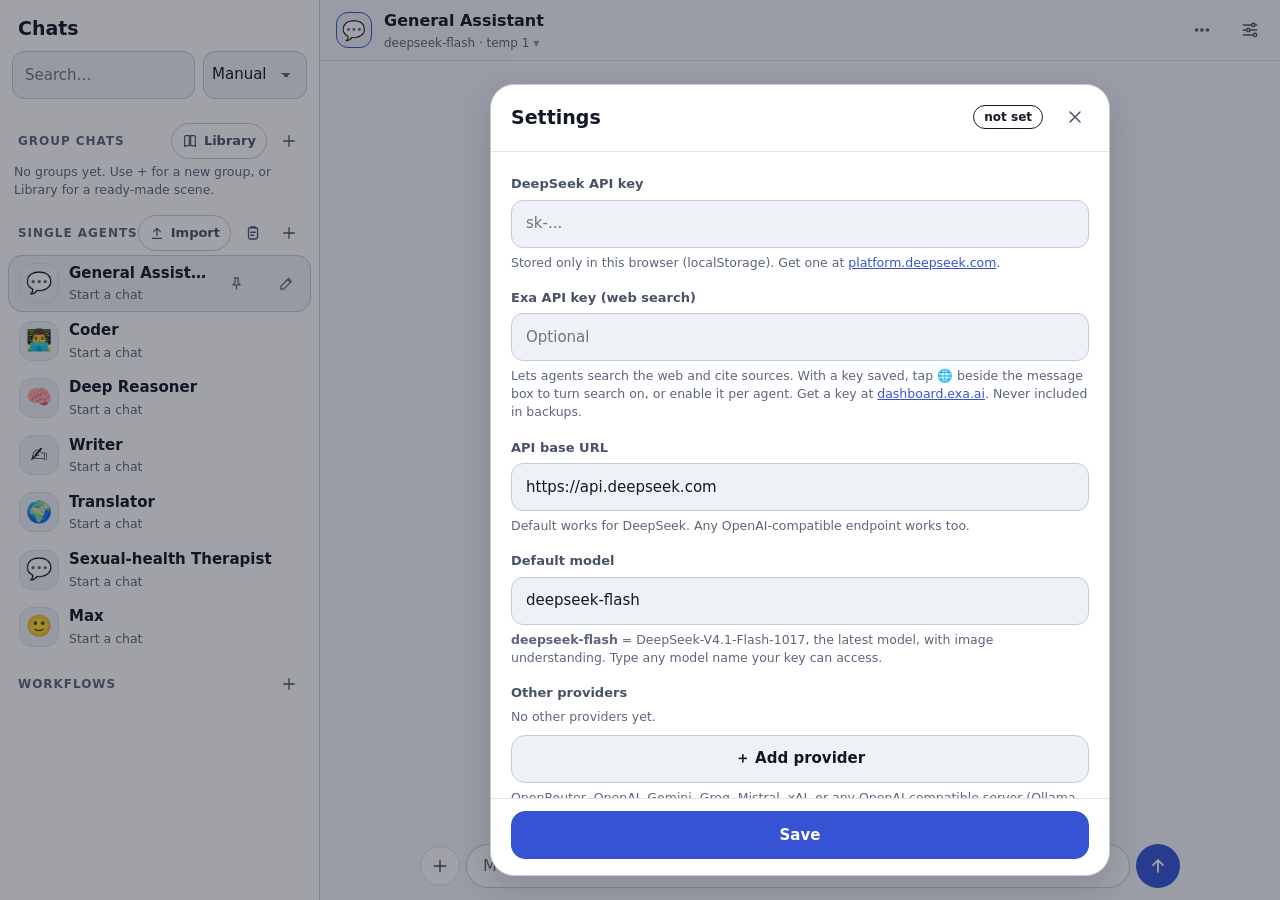
==== index.html @ 555cdc57 "Retain private thoughts and back up sessions automatically" ====
<!doctype html>
<html lang="en">
<head>
<meta charset="utf-8" />
<meta name="viewport" content="width=device-width, initial-scale=1, viewport-fit=cover, interactive-widget=resizes-content" />
<meta name="theme-color" content="#0b0f17" />
<meta name="apple-mobile-web-app-capable" content="yes" />
<meta name="mobile-web-app-capable" content="yes" />
<meta name="apple-mobile-web-app-status-bar-style" content="black-translucent" />
<meta name="apple-mobile-web-app-title" content="DS Agents" />
<link rel="manifest" href="manifest.json" />
<link rel="icon" type="image/png" sizes="192x192" href="icon-192.png" />
<link rel="apple-touch-icon" href="icon-192.png" />
<meta name="color-scheme" content="dark light" />
<title>DeepSeek Agents</title>
<link rel="stylesheet" href="styles.css?v=20261110a" />
</head>
<body>
  <header>
    <button class="icon-btn" id="menuBtn" aria-label="Open chats"><svg class="i" viewBox="0 0 24 24" aria-hidden="true"><path d="M4 7h16M4 12h16M4 17h16"/></svg></button>
    <span class="h-avatar" id="hAvatar" aria-hidden="true">💬</span>
    <div class="title" role="button" tabindex="0" title="Change model">
      <div class="name" id="hAgent">DeepSeek Agents</div>
      <div class="sub" id="hSub">Open the menu to pick an agent</div>
    </div>
    <button class="icon-btn" id="moodBtn" type="button" aria-label="Moods" title="Moods" hidden><svg class="i" viewBox="0 0 24 24" aria-hidden="true"><path d="M12 20s-7-4.4-7-10a4 4 0 0 1 7-2.6A4 4 0 0 1 19 10c0 5.6-7 10-7 10z"/></svg></button>
    <button class="icon-btn" id="chatMenuBtn" type="button" aria-label="Chat options" title="Chat options: download, duplicate, clear"><svg class="i" viewBox="0 0 24 24" aria-hidden="true"><circle cx="5.5" cy="12" r="1.3"/><circle cx="12" cy="12" r="1.3"/><circle cx="18.5" cy="12" r="1.3"/></svg></button>
    <button class="icon-btn" id="setBtn" aria-label="Settings" title="Settings"><svg class="i" viewBox="0 0 24 24" aria-hidden="true"><path d="M4 6h10M18 6h2M4 12h4M12 12h8M4 18h12"/><circle cx="16" cy="6" r="2"/><circle cx="10" cy="12" r="2"/><circle cx="18" cy="18" r="2"/></svg></button>
  </header>
  <div class="find-bar" id="findBar" hidden>
    <input class="field" id="findInput" type="search" placeholder="Find in this chat" autocomplete="off" enterkeyhint="search" aria-label="Find in this chat" />
    <span id="findCount" aria-live="polite"></span>
    <button class="icon-btn" id="findPrev" type="button" aria-label="Older match"><svg class="i" viewBox="0 0 24 24" aria-hidden="true"><path d="M6 15l6-6 6 6"/></svg></button>
    <button class="icon-btn" id="findNext" type="button" aria-label="Newer match"><svg class="i" viewBox="0 0 24 24" aria-hidden="true"><path d="M6 9l6 6 6-6"/></svg></button>
    <button class="icon-btn" id="findClose" type="button" aria-label="Close find"><svg class="i" viewBox="0 0 24 24" aria-hidden="true"><path d="M6 6l12 12M18 6L6 18"/></svg></button>
  </div>

  <div id="chatBg" aria-hidden="true"></div>
  <main id="chat"></main>
  <button id="jumpToLatest" type="button" hidden><svg class="i" viewBox="0 0 24 24" aria-hidden="true"><path d="M12 5v14M6 13l6 6 6-6"/></svg>Latest</button>

  <div class="workflow-progress" id="workflowProgress"></div>
  <div class="recap-card" id="recapCard" hidden aria-live="polite"></div>
  <div class="responders" id="responders"></div>

  <div class="workflow-actions" id="workflowActions">
    <div class="summary" id="workflowActionText"></div>
    <div class="cost-note" id="workflowCostNote"></div>
    <textarea class="field" id="reviewGuidance" placeholder="Optional guidance for the final synthesis…"></textarea>
    <div class="workflow-action-row">
      <button class="btn primary" id="approveSynthesis"><svg class="i" viewBox="0 0 24 24" aria-hidden="true"><path d="M5 12.5l4.5 4.5L19 7.5"/></svg>Approve &amp; synthesize</button>
      <button class="btn primary" id="resumeWorkflow"><svg class="i" viewBox="0 0 24 24" aria-hidden="true"><path d="M8 5.5l10 6.5-10 6.5z"/></svg>Resume workflow</button>
      <button class="btn danger" id="cancelWorkflow">Cancel run</button>
    </div>
  </div>

  <div class="lock-screen" id="lockScreen" hidden role="dialog" aria-modal="true" aria-labelledby="lockTitle">
    <img src="icon-192.png" alt="" width="64" height="64" />
    <h2 id="lockTitle">Enter your PIN</h2>
    <div class="lock-dots" id="lockDots" aria-hidden="true"></div>
    <div class="lock-msg" id="lockMsg" aria-live="polite"></div>
    <div class="lock-pad" id="lockPad"><button type="button" data-k="1">1</button><button type="button" data-k="2">2</button><button type="button" data-k="3">3</button><button type="button" data-k="4">4</button><button type="button" data-k="5">5</button><button type="button" data-k="6">6</button><button type="button" data-k="7">7</button><button type="button" data-k="8">8</button><button type="button" data-k="9">9</button><button type="button" data-k="del" aria-label="Delete">⌫</button><button type="button" data-k="0">0</button><button type="button" data-k="ok" id="lockOk" aria-label="Done">✓</button></div>
    <div class="lock-links"><button type="button" class="btn ghost" id="lockForgot">Forgot PIN?</button><button type="button" class="btn ghost" id="lockCancel" hidden>Cancel</button></div>
  </div>
  <div class="director-bar" id="directorBar" hidden></div>
  <div class="attachments" id="attachments" aria-live="polite"></div>
  <input id="imageFiles" type="file" accept="image/jpeg,image/png,image/webp,image/gif" multiple hidden />
  <div class="director-bar" id="whisperBar" hidden></div>
  <div class="director-bar" id="queueBar" hidden></div>
  <div class="idea-row" id="ideaRow" hidden></div>
  <div class="composer-tools" id="composerTools" hidden>
    <button id="attachBtn" type="button" aria-label="Attach images" title="Attach images or paste a screenshot"><svg class="i" viewBox="0 0 24 24" aria-hidden="true"><path d="M20 11.5l-8.2 8.2a5 5 0 0 1-7.1-7.1l8.2-8.2a3.3 3.3 0 0 1 4.7 4.7l-8.2 8.2a1.7 1.7 0 0 1-2.4-2.4l7.5-7.5"/></svg><span>Photo</span></button>
    <button id="webBtn" type="button" aria-label="Web search" aria-pressed="false" hidden><svg class="i" viewBox="0 0 24 24" aria-hidden="true"><circle cx="12" cy="12" r="8.5"/><path d="M3.5 12h17M12 3.5c2.4 2.4 3.5 5.3 3.5 8.5s-1.1 6.1-3.5 8.5c-2.4-2.4-3.5-5.3-3.5-8.5s1.1-6.1 3.5-8.5z"/></svg><span id="webBtnLabel">Web search</span></button>
    <button id="draftBtn" type="button" aria-label="Write my reply" title="Write my reply: draft your next message from the conversation"><svg class="i" viewBox="0 0 24 24" aria-hidden="true"><path d="M12 4l1.8 5.2L19 11l-5.2 1.8L12 18l-1.8-5.2L5 11l5.2-1.8z"/></svg><span>Draft</span></button>
    <button id="ideasBtn" type="button" aria-label="Ideas: three suggested replies"><svg class="i" viewBox="0 0 24 24" aria-hidden="true"><path d="M9 18h6M10 21h4M12 3a6 6 0 0 0-3.5 10.9c.6.5 1 1.2 1 2.1h5c0-.9.4-1.6 1-2.1A6 6 0 0 0 12 3z"/></svg><span>Ideas</span></button>
    <button id="whisperBtn" type="button" aria-label="Whisper to one character" hidden><svg class="i" viewBox="0 0 24 24" aria-hidden="true"><path d="M4 5h16v11H9l-5 4z"/><path d="M9 10h.01M12 10h.01M15 10h.01"/></svg><span>Whisper</span></button>
  </div>
  <div class="composer">
    <button id="toolsBtn" type="button" aria-label="More: photo, web search, write my reply" aria-expanded="false" aria-controls="composerTools"><svg class="i" viewBox="0 0 24 24" aria-hidden="true"><path d="M12 5v14M5 12h14"/></svg></button>
    <textarea id="input" rows="1" placeholder="Message your agent…" enterkeyhint="send"></textarea>
    <button class="send" id="sendBtn" aria-label="Send message"><svg class="i" viewBox="0 0 24 24" aria-hidden="true"><path d="M12 19V5M6 11l6-6 6 6"/></svg></button>
  </div>

  <div class="status" id="toast" role="status" aria-live="polite"></div>

  <!-- Scrim -->
  <div class="scrim" id="scrim"></div>

  <!-- Agents drawer -->
  <aside class="sheet drawer" id="drawer" aria-label="Chats">
    <h3><span class="grow">Chats</span><button class="icon-btn close-drawer" type="button" data-close aria-label="Close"><svg class="i" viewBox="0 0 24 24" aria-hidden="true"><path d="M6 6l12 12M18 6L6 18"/></svg></button></h3>
    <div class="drawer-tools">
      <input class="field" id="drawerSearch" type="search" placeholder="Search…" aria-label="Search names and messages" autocomplete="off" />
      <select class="field" id="drawerSort" aria-label="Sort">
        <option value="manual">Manual</option>
        <option value="recent">Recent</option>
        <option value="name">A–Z</option>
      </select>
    </div>
    <div class="body">
      <div class="sect"><span class="sect-label">Group chats</span><span style="display:flex"><button class="sect-btn" id="openLibrary" type="button" title="Ready-made roleplay scenes"><svg class="i" viewBox="0 0 24 24" aria-hidden="true"><path d="M4 5.5A1.5 1.5 0 0 1 5.5 4H11v15H5.5A1.5 1.5 0 0 0 4 20.5z"/><path d="M20 5.5A1.5 1.5 0 0 0 18.5 4H13v15h5.5a1.5 1.5 0 0 1 1.5 1.5z"/></svg>Library</button><button class="icon-btn" id="addGroup" type="button" aria-label="New group" title="New group"><svg class="i" viewBox="0 0 24 24" aria-hidden="true"><path d="M12 5v14M5 12h14"/></svg></button></span></div>
      <div id="groupList"></div>
      <div class="sect"><span class="sect-label">Single agents</span><span style="display:flex"><button class="sect-btn" id="importCard" type="button" title="Import a character card (PNG or JSON)"><svg class="i" viewBox="0 0 24 24" aria-hidden="true"><path d="M12 16V5M7 10l5-5 5 5M5 20h14"/></svg>Import</button><button class="icon-btn" id="pasteAgent" type="button" aria-label="Paste a setup" title="Paste a setup block for a character"><svg class="i" viewBox="0 0 24 24" aria-hidden="true"><rect x="6" y="5" width="12" height="15" rx="2"/><path d="M9 5V4h6v1M9 11h6M9 15h4"/></svg></button><button class="icon-btn" id="addAgent" type="button" aria-label="New agent" title="New agent"><svg class="i" viewBox="0 0 24 24" aria-hidden="true"><path d="M12 5v14M5 12h14"/></svg></button></span></div>
      <div id="agentList"></div>
      <div id="characterList"></div>
      <div id="workflowSect">
      <div class="sect"><span class="sect-label">Workflows</span><button class="icon-btn" id="addWorkflow" type="button" aria-label="New workflow" title="New workflow"><svg class="i" viewBox="0 0 24 24" aria-hidden="true"><path d="M12 5v14M5 12h14"/></svg></button></div>
      <div id="workflowList"></div>
      </div>
    </div>
  </aside>

  <!-- Settings sheet -->
  <section class="sheet bottom" id="settings">
    <h3><span class="grow">Settings</span><span class="pill" id="connPill">not set</span><button class="icon-btn" type="button" data-close aria-label="Close"><svg class="i" viewBox="0 0 24 24" aria-hidden="true"><path d="M6 6l12 12M18 6L6 18"/></svg></button></h3>
    <div class="body">
      <label>DeepSeek API key</label>
      <input class="field" id="apiKey" type="password" placeholder="sk-..." autocomplete="off" />
      <div class="hint">Stored only in this browser (localStorage). Get one at <a href="https://platform.deepseek.com/api_keys" target="_blank" rel="noopener">platform.deepseek.com</a>.</div>

      <label for="exaKey">Exa API key (web search)</label>
      <input class="field" id="exaKey" type="password" placeholder="Optional" autocomplete="off" />
      <div class="hint">Lets agents search the web and cite sources. With a key saved, tap 🌐 beside the message box to turn search on, or enable it per agent. Get a key at <a href="https://dashboard.exa.ai/api-keys" target="_blank" rel="noopener">dashboard.exa.ai</a>. Never included in backups.</div>

      <label>API base URL</label>
      <input class="field" id="baseUrl" value="https://api.deepseek.com" />
      <div class="hint">Default works for DeepSeek. Any OpenAI-compatible endpoint works too.</div>

      <label>Default model</label>
      <input class="field" id="defModel" list="models" value="deepseek-flash" />
      <datalist id="models">
        <option value="deepseek-flash"></option>
      </datalist>
      <div class="hint"><b>deepseek-flash</b> = DeepSeek-V4.1-Flash-1017, the latest model, with image understanding. Type any model name your key can access.</div>

      <label>Other providers</label>
      <div id="providerList"></div>
      <button class="btn" id="addProvider" type="button" style="width:100%;margin-top:8px">＋ Add provider</button>
      <div class="hint">OpenRouter, OpenAI, Gemini, Groq, Mistral, xAI, or any OpenAI-compatible server (Ollama, LM Studio). Choose a provider per agent in its editor. Keys stay in this browser and are never included in backups.</div>

      <label>Message buttons</label>
      <label class="toggle-row"><input id="showSpeak" type="checkbox" checked /> <span>Read aloud 🔊</span></label>
      <label class="toggle-row"><input id="showPin" type="checkbox" checked /> <span>Pin to story memory 📌</span></label>
      <div class="hint" style="margin-top:-6px">Turn off to hide these buttons in every chat. Saved memory and voices are kept.</div>
      <label class="toggle-row"><input id="notifyReplies" type="checkbox" /> <span>Notify me when a reply is ready 🔔</span></label>
      <div class="hint" style="margin-top:-6px">When you switch apps or lock the phone while a reply is being written, you get a notification with its first lines. Tap it to come back to that chat.</div>
      <label class="toggle-row"><input id="lockOn" type="checkbox" /> <span>App lock with a PIN 🔒</span></label>
      <div id="lockAfterRow" hidden>
        <label for="lockAfter">Lock again after leaving the app for</label>
        <select class="field" id="lockAfter"><option value="0">Immediately</option><option value="1">1 minute</option><option value="5">5 minutes</option><option value="15">15 minutes</option><option value="60">1 hour</option></select>
      </div>
      <div class="hint" style="margin-top:-2px">Keeps your chats private from people around you. Notifications then say only "New reply". The PIN is stored as a hash in this browser and is never in backups.</div>
      <label class="toggle-row"><input id="matureDefault" type="checkbox" checked /> <span>Mature content on by default (I'm an adult) 🔞</span></label>
      <div class="hint" style="margin-top:-6px">Every agent, roleplay group and imported card gets mature mode and mature moods, with no extra confirmations. The app adds no content limits; all characters are adults. DeepSeek's own service rules still apply on its side.</div>
      <label class="toggle-row"><input id="recapOn" type="checkbox" checked /> <span>"Previously…" recap when I come back</span></label>
      <div class="hint" style="margin-top:-6px">After 6 hours away from a chat with 8+ messages, a short catch-up appears above the message box (1 small request, cached).</div>
      <label class="toggle-row"><input id="autoSpeak" type="checkbox" /> <span>Read new replies aloud automatically</span></label>
      <div class="hint" style="margin-top:-6px">Hands-free: each new reply in the open chat is read with that character's voice (set in the agent editor), even when the 🔊 buttons are hidden.</div>

      <label for="deviceSelect">Phone</label>
      <select class="field" id="deviceSelect">
        <option value="auto">Automatic</option>
        <option value="samsung">Samsung Galaxy S25+</option>
        <option value="honor">Honor Magic 8 Lite</option>
        <option value="other">Other phone</option>
      </select>
      <div class="hint">Saved on this phone only. Honor Magic 8 Lite (or Other phone) uses a layout made for browsers that jump or cut the screen when the keyboard opens; Automatic and Samsung keep the normal one.</div>

      <label for="themeSelect">Theme</label>
      <select class="field" id="themeSelect">
        <option value="">Match this device</option>
        <option value="dark">Dark</option>
        <option value="light">Light</option>
      </select>

      <label>Accent colour</label>
      <div class="swatch-row" id="accentRow" role="group" aria-label="Accent colour"></div>
      <div class="appearance-grid">
        <div><label for="textSize">Text size</label>
          <select class="field" id="textSize"><option value="14">Small</option><option value="16">Default</option><option value="18">Large</option><option value="20">Larger</option><option value="22">Huge</option></select></div>
        <div><label for="msgFont">Reading font</label>
          <select class="field" id="msgFont"><option value="system">System</option><option value="serif">Book (serif)</option><option value="mono">Typewriter</option></select></div>
      </div>
      <label for="density">Message spacing</label>
      <select class="field" id="density"><option value="comfortable">Comfortable</option><option value="compact">Compact</option></select>
      <label class="toggle-row"><input id="bubbles" type="checkbox" /> <span>Show AI replies in bubbles</span></label>
      <div class="hint" style="margin-top:-6px">Chat backgrounds: ⋯ → Chat background in any chat.</div>

      <label for="ctxLimit">History sent to the AI</label>
      <select class="field" id="ctxLimit">
        <option value="0">Unlimited — entire conversation</option>
        <option value="100">Last 100 messages</option>
        <option value="50">Last 50 messages</option>
        <option value="20">Last 20 messages</option>
      </select>
      <label class="toggle-row"><input id="ctxSummary" type="checkbox" /> <span>Summarize older messages</span></label>
      <div class="hint">Default for every chat. Any agent, group, or workflow can override it in its editor — for example, keep a big chat Unlimited while others send less. Limiting history makes long chats cheaper; with summaries on, older messages are condensed by one short extra request about every 10 messages. Saved chats are never shortened. The model's own context window (1M tokens for DeepSeek V4) still applies.</div>

      <label>Sync between devices</label>
      <button class="btn" id="syncOpen" type="button" style="width:100%"><svg class="i" viewBox="0 0 24 24" aria-hidden="true"><path d="M20 12a8 8 0 0 1-14.3 4.9M4 12a8 8 0 0 1 14.3-4.9"/><path d="M18 3v4h-4M6 21v-4h4"/></svg>Sync chats…</button>
      <div class="hint" id="syncSummary">Not set up</div>

      <label>Backup</label>
      <div class="row2">
        <button class="btn" id="exportBackup" type="button"><svg class="i" viewBox="0 0 24 24" aria-hidden="true"><path d="M12 4v11M7 10l5 5 5-5M5 20h14"/></svg>Export</button>
        <button class="btn" id="importBackup" type="button"><svg class="i" viewBox="0 0 24 24" aria-hidden="true"><path d="M12 16V5M7 10l5-5 5 5M5 20h14"/></svg>Import</button>
      </div>
      <input id="backupFile" type="file" accept="application/json,.json" hidden />
      <button class="btn ghost" id="exportChat" type="button" style="width:100%;margin-top:8px"><svg class="i" viewBox="0 0 24 24" aria-hidden="true"><path d="M7 3h7l5 5v13H7z"/><path d="M14 3v5h5M10 13h6M10 17h6"/></svg>Export current chat as Markdown</button>
      <div class="hint">Saves agents, groups, workflows, and every conversation (with images) to a JSON file. Your API key is never included. Import replaces everything except the key.</div>

      <div style="margin-top:14px" class="kv"><span>Storage used</span><b id="storageInfo">…</b></div>
      <div class="kv"><span>Last backup</span><b id="lastBackup">never</b></div>
      <button class="btn" id="checkKey" type="button" style="width:100%;margin-top:12px"><svg class="i" viewBox="0 0 24 24" aria-hidden="true"><circle cx="8" cy="15" r="4"/><path d="M10.8 12.2L19 4M16 7l3 3"/></svg>Check key &amp; balance</button>
      <div class="hint" id="keyStatus" aria-live="polite"></div>

      <div style="margin-top:14px" class="kv"><span>Account balance / usage</span><b><a href="https://platform.deepseek.com/usage" target="_blank" rel="noopener" style="display:inline-flex;align-items:center;gap:6px">Open <svg class="i" viewBox="0 0 24 24" aria-hidden="true"><path d="M14 5h5v5M19 5l-8 8"/><path d="M18 14v4a2 2 0 0 1-2 2H6a2 2 0 0 1-2-2V8a2 2 0 0 1 2-2h4"/></svg></a></b></div>
    </div>
    <div class="foot">
      <button class="btn primary" id="saveSettings">Save</button>
    </div>
  </section>

  <!-- Message text editor -->
  <section class="sheet bottom" id="messageEditor">
    <h3><span class="grow">Edit message</span><button class="icon-btn" type="button" data-close aria-label="Close"><svg class="i" viewBox="0 0 24 24" aria-hidden="true"><path d="M6 6l12 12M18 6L6 18"/></svg></button></h3>
    <div class="body">
      <label for="messageEditText">Message text</label>
      <textarea class="field" id="messageEditText" rows="8"></textarea>
      <div class="hint">Every save keeps the old text as a version (switch with ‹ ›). <b>Save &amp; regenerate</b> also gets a new AI reply to your edited message; the previous reply stays as a version too.</div>
    </div>
    <div class="foot">
      <button class="btn primary" id="saveRegenEdit" type="button">Save &amp; regenerate</button>
      <button class="btn" id="saveMessageEdit" type="button">Save</button>
      <button class="btn ghost" type="button" data-close>Cancel</button>
    </div>
  </section>

  <input id="cardFile" type="file" accept=".png,.json,image/png,application/json" hidden />
  <!-- Character card import -->
  <section class="sheet bottom" id="cardSheet">
    <h3><span class="grow">Import character card</span><button class="icon-btn" type="button" data-close aria-label="Close"><svg class="i" viewBox="0 0 24 24" aria-hidden="true"><path d="M6 6l12 12M18 6L6 18"/></svg></button></h3>
    <div class="body">
      <div id="cardPreview" class="card-preview"></div>
      <label for="cardGreeting">Greeting</label>
      <select class="field" id="cardGreeting"></select>
      <label for="cardMode">Start as</label>
      <select class="field" id="cardMode">
        <option value="scene">Roleplay scene (recommended)</option>
        <option value="single">Single chat</option>
      </select>
      <label for="cardUserName">Your name (fills in {{user}})</label>
      <input class="field" id="cardUserName" placeholder="Who you play" autocomplete="off" list="personaNames" />
      <label class="toggle-row"><input id="cardMature" type="checkbox" /> <span>Mature character (adults only)</span></label>
      <label class="toggle-row" id="cardAdultRow" hidden><input id="cardAdult" type="checkbox" /> <span>I confirm I am an adult</span></label>
      <div class="hint">Creates an agent with the card's picture and prompt, and a chat that opens with its greeting. Mood tracking is on. Everything stays editable.</div>
    </div>
    <div class="foot">
      <button class="btn primary" id="cardImportBtn" type="button">Import</button>
      <button class="btn" data-close>Cancel</button>
    </div>
  </section>

  <datalist id="personaNames"></datalist>
  <!-- Scenario library -->
  <section class="sheet bottom" id="librarySheet">
    <h3><span class="grow">Scenario library</span><button class="icon-btn" type="button" data-close aria-label="Close"><svg class="i" viewBox="0 0 24 24" aria-hidden="true"><path d="M6 6l12 12M18 6L6 18"/></svg></button></h3>
    <div class="body">
      <button class="btn" id="openSetup" type="button" style="width:100%;margin-top:12px">📋 Paste a setup</button>
      <div class="hint" style="margin-top:12px">Ready-made mature roleplay scenes. Adding one creates its characters as agents and a roleplay group with mature mode and mood tracking on. All characters are adult women. Everything stays editable.</div>
      <label for="libUserName">Your character name</label>
      <input class="field" id="libUserName" placeholder="Who you play" autocomplete="off" list="personaNames" />
      <label class="toggle-row"><input id="libAdult" type="checkbox" /> <span>I confirm I am an adult</span></label>
      <div id="libraryList"></div>
    </div>
  </section>

  <!-- Paste setup: one block creates characters, a group, persona, memory and world info -->
  <section class="sheet bottom" id="setupSheet">
    <h3><span class="grow">Paste a setup</span><button class="icon-btn" type="button" data-close aria-label="Close"><svg class="i" viewBox="0 0 24 24" aria-hidden="true"><path d="M6 6l12 12M18 6L6 18"/></svg></button></h3>
    <div class="body">
      <div class="hint" style="margin-top:12px">Paste a setup block you were sent. It creates the characters (in a group chat or each in their own chat), your persona, story memory and world info at once. Nothing is sent anywhere.</div>
      <label for="setupName">Your character name</label>
      <input class="field" id="setupName" placeholder="Who you play" autocomplete="off" list="personaNames" />
      <label for="setupText">Setup block</label>
      <button class="btn" id="setupClip" type="button" style="width:100%;margin-bottom:8px">📋 Paste from clipboard</button>
      <textarea class="field" id="setupText" rows="7" placeholder="Paste the setup block here" autocomplete="off" spellcheck="false"></textarea>
      <div class="hint" id="setupStatus" aria-live="polite"></div>
      <ul class="setup-list" id="setupPreview"></ul>
      <label class="toggle-row" id="setupAdultRow"><input id="setupAdult" type="checkbox" /> <span>I confirm I am an adult</span></label>
      <button class="btn primary" id="setupCreate" type="button" style="width:100%" disabled>Create</button>
    </div>
  </section>

  <!-- Provider editor -->
  <section class="sheet bottom" id="providerSheet">
    <h3><span class="grow" id="pvTitle">Add provider</span><button class="icon-btn" type="button" data-close aria-label="Close"><svg class="i" viewBox="0 0 24 24" aria-hidden="true"><path d="M6 6l12 12M18 6L6 18"/></svg></button></h3>
    <div class="body">
      <div id="pvPresetRow">
        <label for="pvPreset">Service</label>
        <select class="field" id="pvPreset"></select>
      </div>
      <div class="hint" id="pvHint"></div>
      <label for="pvName">Name</label>
      <input class="field" id="pvName" autocomplete="off" />
      <label for="pvBase">Base URL</label>
      <input class="field" id="pvBase" placeholder="https://…/v1" autocomplete="off" inputmode="url" />
      <label for="pvKey">API key</label>
      <input class="field" id="pvKey" type="password" placeholder="Leave empty for local servers" autocomplete="off" />
      <label for="pvModel">Default model</label>
      <div class="voice-row"><input class="field" id="pvModel" list="pvModels" placeholder="Model id" autocomplete="off" />
        <button class="btn" id="pvLoad" type="button">Load models</button></div>
      <datalist id="pvModels"></datalist>
      <div class="hint" id="pvStatus" aria-live="polite"></div>
    </div>
    <div class="foot">
      <button class="btn primary" id="pvSave" type="button">Save provider</button>
      <button class="btn danger" id="pvDelete" type="button" style="flex:0 0 auto">Delete</button>
    </div>
  </section>

  <!-- Chat background -->
  <section class="sheet bottom" id="bgSheet">
    <h3><span class="grow">Chat background</span><button class="icon-btn" type="button" data-close aria-label="Close"><svg class="i" viewBox="0 0 24 24" aria-hidden="true"><path d="M6 6l12 12M18 6L6 18"/></svg></button></h3>
    <div class="body">
      <div class="bg-tiles" id="bgTiles"></div>
      <div id="bgDimRow">
        <label for="bgDim">Dim the background <span id="bgDimValue" class="dim-value">45%</span></label>
        <input id="bgDim" type="range" min="0" max="85" step="5" value="45" class="range" />
      </div>
      <input id="bgFile" type="file" accept="image/jpeg,image/png,image/webp" hidden />
      <button class="btn" id="bgForAll" type="button" style="width:100%;margin-top:12px">Use this for every chat without its own</button>
      <div class="hint">Photos are resized and kept in this browser with the chat (and in backups). AI replies switch to bubbles over a background so they stay readable.</div>
    </div>
  </section>

  <!-- Quick model switcher -->
  <section class="sheet bottom" id="modelSheet">
    <h3><span class="grow" id="qmTitle">Model</span><button class="icon-btn" type="button" data-close aria-label="Close"><svg class="i" viewBox="0 0 24 24" aria-hidden="true"><path d="M6 6l12 12M18 6L6 18"/></svg></button></h3>
    <div class="body">
      <div id="qmMembers"></div>
      <div id="qmAgent">
        <div id="qmProviderRow"><label for="qmProvider">Provider</label><select class="field" id="qmProvider"></select></div>
        <label for="qmModel">Model</label>
        <div class="voice-row"><input class="field" id="qmModel" list="qmModelList" autocomplete="off" /><button class="btn" id="qmLoad" type="button">Load models</button></div>
        <datalist id="qmModelList"></datalist>
        <label for="qmThink">Thinking</label>
        <select class="field" id="qmThink">
          <option value="off">Off — non-thinking, fastest</option>
          <option value="low">Low effort</option>
          <option value="high">High effort</option>
          <option value="max">Max effort — deepest, slowest</option>
        </select>
        <div id="qmTempRow"><label for="qmTemp">Temperature <span id="qmTempVal" class="dim-value">1.0</span></label>
          <input id="qmTemp" class="range" type="range" min="0" max="1.5" step="0.1" value="1" /></div>
        <div class="hint">Everything else (prompt, memory, voice…) is in the agent editor.</div>
      </div>
    </div>
    <div class="foot"><button class="btn primary" id="qmSave" type="button">Save</button></div>
  </section>

  <!-- Sync between devices -->
  <section class="sheet bottom" id="syncSheet">
    <h3><span class="grow">Sync between devices</span><button class="icon-btn" type="button" data-close aria-label="Close"><svg class="i" viewBox="0 0 24 24" aria-hidden="true"><path d="M6 6l12 12M18 6L6 18"/></svg></button></h3>
    <div class="body">
      <div class="sync-status" id="syncStatus" aria-live="polite">Not set up on this device.</div>
      <div id="syncReady" hidden>
        <label class="toggle-row"><input type="checkbox" id="syAuto" checked /><span>Automatically back up when I leave</span></label>
        <div class="hint">Also saves shortly after chat changes. A background worker attempts to finish the encrypted upload after closing. Offline or interrupted uploads retry when you reopen the app.</div>
        <div class="row2" style="margin-top:12px">
          <button class="btn primary" id="syUp" type="button">⬆ Upload this device</button>
          <button class="btn" id="syDown" type="button">⬇ Get synced chats</button>
        </div>
        <div id="syChoice" class="sync-choice" hidden>
          <div class="hint" id="syChoiceText" style="margin-top:0"></div>
          <button class="btn primary" id="syMerge" type="button" style="width:100%">Merge: keep both, newest version of each chat wins</button>
          <button class="btn danger" id="syReplace" type="button" style="width:100%;margin-top:8px">Replace this device with the synced copy</button>
        </div>
        <div class="hint">Use Get synced chats on your other device to merge the latest copy. Looks, text size, Phone, app lock and API keys stay per device.</div>
      </div>
      <div id="syncSetup">
        <div class="hint" style="margin-top:0">Your chats travel through a private Gist in your own GitHub account, encrypted on this device with your sync password, so nobody, GitHub included, can read them.</div>
      </div>
      <label for="syDevice">This device's name</label>
      <input class="field" id="syDevice" placeholder="e.g. Samsung S25+, Honor, Laptop" autocomplete="off" maxlength="40" />
      <label for="syToken">GitHub token</label>
      <input class="field" id="syToken" type="password" placeholder="Paste once per device (kept only here)" autocomplete="off" />
      <div class="hint"><a href="https://github.com/settings/tokens/new?scopes=gist&amp;description=DeepSeek%20Agents%20sync" target="_blank" rel="noopener">Create a token with only the “gist” permission ↗</a></div>
      <label for="syPass">Sync password</label>
      <input class="field" id="syPass" type="password" placeholder="At least 8 characters, same on every device" autocomplete="new-password" />
      <div class="hint">If you forget it, the synced copy can't be opened (the chats on each device are not affected).</div>
      <button class="btn ghost" id="syForget" type="button" style="width:100%;margin-top:10px">Turn off sync on this device</button>
    </div>
    <div class="foot"><button class="btn primary" id="sySave" type="button">Save</button></div>
  </section>

  <!-- Message actions (long-press) -->
  <section class="sheet bottom" id="msgMenu">
    <h3><span class="grow mm-preview" id="mmPreview"></span><button class="icon-btn" type="button" data-close aria-label="Close"><svg class="i" viewBox="0 0 24 24" aria-hidden="true"><path d="M6 6l12 12M18 6L6 18"/></svg></button></h3>
    <div class="body menu-list">
      <div class="menu-grid">
        <button class="menu-item" id="mmCopy" type="button"><svg class="i" viewBox="0 0 24 24" aria-hidden="true"><rect x="9" y="9" width="11" height="11" rx="2"/><path d="M5 15V6a2 2 0 0 1 2-2h8"/></svg><span><b>Copy</b></span></button>
        <button class="menu-item" id="mmEdit" type="button"><svg class="i" viewBox="0 0 24 24" aria-hidden="true"><path d="M4 20h4L19 9l-4-4L4 16z"/></svg><span><b>Edit</b></span></button>
        <button class="menu-item" id="mmStar" type="button"><svg class="i" viewBox="0 0 24 24" aria-hidden="true"><path d="M12 3.5l2.6 5.3 5.9.9-4.2 4.1 1 5.8L12 16.9l-5.3 2.7 1-5.8-4.2-4.1 5.9-.9z"/></svg><span><b>Bookmark</b></span></button>
        <button class="menu-item" id="mmSpeak" type="button"><svg class="i" viewBox="0 0 24 24" aria-hidden="true"><path d="M5 9v6h4l5 4V5L9 9z"/><path d="M17 9a4 4 0 0 1 0 6"/></svg><span><b>Read aloud</b></span></button>
        <button class="menu-item" id="mmPin" type="button"><svg class="i" viewBox="0 0 24 24" aria-hidden="true"><path d="M9 4h6M10 4v6l-3 4h10l-3-4V4M12 14v6"/></svg><span><b>To memory</b></span></button>
        <button class="menu-item" id="mmRegen" type="button"><svg class="i" viewBox="0 0 24 24" aria-hidden="true"><path d="M20 12a8 8 0 1 1-2.3-5.7M20 4v5h-5"/></svg><span><b>Regenerate</b></span></button>
        <button class="menu-item" id="mmBranch" type="button"><svg class="i" viewBox="0 0 24 24" aria-hidden="true"><circle cx="6" cy="5" r="2"/><circle cx="6" cy="19" r="2"/><circle cx="18" cy="9" r="2"/><path d="M6 7v10M18 11c0 4-6 3-12 6"/></svg><span><b>Branch from here</b></span></button>
        <button class="menu-item danger" id="mmDelete" type="button"><svg class="i" viewBox="0 0 24 24" aria-hidden="true"><path d="M5 7h14M10 7V4h4v3M7 7l1 13h8l1-13"/></svg><span><b>Delete</b></span></button>
      </div>
      <div class="hint">Branch from here starts a new chat with the story up to this message (with its director notes, chapters and background); the original stays as it is.</div>
    </div>
  </section>

  <!-- Stats -->
  <section class="sheet bottom" id="statsSheet">
    <h3><span class="grow">Chat stats</span><button class="icon-btn" type="button" data-close aria-label="Close"><svg class="i" viewBox="0 0 24 24" aria-hidden="true"><path d="M6 6l12 12M18 6L6 18"/></svg></button></h3>
    <div class="body" id="statsBody"></div>
  </section>

  <!-- Bookmarks -->
  <section class="sheet bottom" id="bookmarkSheet">
    <h3><span class="grow">Bookmarks</span><button class="icon-btn" type="button" data-close aria-label="Close"><svg class="i" viewBox="0 0 24 24" aria-hidden="true"><path d="M6 6l12 12M18 6L6 18"/></svg></button></h3>
    <div class="body"><div id="bookmarkList"></div></div>
  </section>

  <!-- Chapters -->
  <section class="sheet bottom" id="chapterSheet">
    <h3><span class="grow">Chapters</span><button class="icon-btn" type="button" data-close aria-label="Close"><svg class="i" viewBox="0 0 24 24" aria-hidden="true"><path d="M6 6l12 12M18 6L6 18"/></svg></button></h3>
    <div class="body">
      <div id="chapterList"></div>
      <label for="chapterTitle">New chapter</label>
      <input class="field" id="chapterTitle" placeholder="Name (optional), e.g. The storm" autocomplete="off" maxlength="80" />
      <div class="hint">The chapter begins with the next message. The characters are told which chapter the story is in, and .txt downloads include the chapter breaks.</div>
    </div>
    <div class="foot"><button class="btn primary" id="chapterStart" type="button">Start new chapter</button></div>
  </section>

  <!-- World info -->
  <section class="sheet bottom" id="worldSheet">
    <h3><span class="grow" id="worldTitle">World info</span><button class="icon-btn" type="button" data-close aria-label="Close"><svg class="i" viewBox="0 0 24 24" aria-hidden="true"><path d="M6 6l12 12M18 6L6 18"/></svg></button></h3>
    <div class="body">
      <div id="worldList"></div>
      <div class="hint">A green dot means the entry will be sent with the next reply. Entries from imported character cards appear here too.</div>
    </div>
    <div class="foot"><button class="btn primary" id="worldAdd" type="button">＋ Add entry</button></div>
  </section>
  <section class="sheet bottom" id="worldEntrySheet">
    <h3><span class="grow" id="weTitle">New entry</span><button class="icon-btn" type="button" data-close aria-label="Close"><svg class="i" viewBox="0 0 24 24" aria-hidden="true"><path d="M6 6l12 12M18 6L6 18"/></svg></button></h3>
    <div class="body">
      <label for="weName">Name</label>
      <input class="field" id="weName" placeholder="e.g. The Moretti family" autocomplete="off" />
      <label for="weKeys">Keywords</label>
      <input class="field" id="weKeys" placeholder="Moretti, the family, Don Carlo" autocomplete="off" />
      <div class="hint">Comma separated. When any keyword appears in the last few messages, the entry is sent.</div>
      <label for="weContent">What the characters should know</label>
      <textarea class="field" id="weContent" rows="6" placeholder="The Morettis run the docks. Nadia's brother owes them 20,000 and has two weeks to pay."></textarea>
      <label class="toggle-row"><input id="weAlways" type="checkbox" /> <span>Always include (no keywords needed)</span></label>
    </div>
    <div class="foot">
      <button class="btn primary" id="weSave" type="button">Save entry</button>
      <button class="btn ghost" id="weBack" type="button" style="flex:0 0 auto">Back</button>
      <button class="btn danger" id="weDelete" type="button" style="flex:0 0 auto">Delete</button>
    </div>
  </section>

  <!-- Story memory -->
  <section class="sheet bottom" id="memorySheet">
    <h3><span class="grow" id="memTitle">Story memory</span><button class="icon-btn" type="button" data-close aria-label="Close"><svg class="i" viewBox="0 0 24 24" aria-hidden="true"><path d="M6 6l12 12M18 6L6 18"/></svg></button></h3>
    <div class="body">
      <label class="toggle-row"><input type="checkbox" id="memAuto" /><span>Learn important facts automatically</span></label>
      <div class="hint">Every six completed replies, the AI checks for a lasting change and can save one note.</div>
      <details class="learned-memory"><summary id="memLearnedCount">Learned automatically</summary><div id="memLearned" class="hint"></div></details>
      <label for="memText">Pinned facts</label>
      <div class="hint">These are sent with every reply. Add one fact per line.</div>
      <textarea class="field" id="memText" rows="7" placeholder="Rin and Nadia met at the bar on a rainy night.&#10;Nadia's brother owes money to the Moretti family."></textarea>
      <button class="btn" id="memSuggest" type="button" style="margin-top:10px;width:100%"><svg class="i" viewBox="0 0 24 24" aria-hidden="true"><path d="M12 4l1.8 5.2L19 11l-5.2 1.8L12 18l-1.8-5.2L5 11l5.2-1.8z"/></svg>Suggest new facts from the chat</button>
      <div class="hint">Reads the last 40 messages (1 request) and proposes facts that are not remembered yet. Pick the ones to keep.</div>
      <div id="memSuggestions" class="mem-suggestions"></div>
      <button class="btn" id="memAddPicked" type="button" style="width:100%" hidden>Add selected facts</button>
    </div>
    <div class="foot">
      <button class="btn primary" id="memSave" type="button">Save memory</button>
    </div>
  </section>

  <!-- Scene presence -->
  <section class="sheet bottom" id="presenceSheet">
    <h3><span class="grow">Who’s here</span><button class="icon-btn" type="button" data-close aria-label="Close"><svg class="i" viewBox="0 0 24 24" aria-hidden="true"><path d="M6 6l12 12M18 6L6 18"/></svg></button></h3>
    <div class="body">
      <div class="hint" style="margin-top:0">Choose who is present for future messages. Away characters cannot reply or see events they missed. New messages record their witnesses; older untracked messages are treated as shared.</div>
      <div id="presenceList"></div>
    </div>
    <div class="foot"><button class="btn primary" id="savePresence" type="button">Save presence</button></div>
  </section>

  <!-- Scene director -->
  <section class="sheet bottom" id="directorSheet">
    <h3><span class="grow">Scene director</span><button class="icon-btn" type="button" data-close aria-label="Close"><svg class="i" viewBox="0 0 24 24" aria-hidden="true"><path d="M6 6l12 12M18 6L6 18"/></svg></button></h3>
    <div class="body">
      <div class="hint" style="margin-top:0">Steer the story without writing it into the chat. Characters follow these quietly and never see them as your words.</div>
      <label for="dirNext">Next reply only</label>
      <textarea class="field" id="dirNext" rows="3" placeholder="e.g. She finally admits why she came back."></textarea>
      <div class="dir-presets" id="dirNextPresets"></div>
      <button class="btn" id="dirTwist" type="button" style="margin-top:8px"><svg class="i" viewBox="0 0 24 24" aria-hidden="true"><rect x="4" y="4" width="16" height="16" rx="3"/><circle cx="9" cy="9" r="1.2"/><circle cx="15" cy="15" r="1.2"/><circle cx="15" cy="9" r="1.2"/><circle cx="9" cy="15" r="1.2"/></svg>Surprise me</button>
      <div class="hint">Used once, then cleared. 🎲 Surprise me suggests a twist from the recent story (1 small request).</div>
      <label for="dirNote">Author's note — every reply</label>
      <textarea class="field" id="dirNote" rows="4" placeholder="e.g. Slow burn. Present tense. Keep replies under 200 words."></textarea>
      <div class="dir-presets" id="dirPresets"></div>
      <div class="hint">Stays on for this chat until you clear it. Sent after the latest message, where it has the most effect.</div>
    </div>
    <div class="foot">
      <button class="btn primary" id="dirSave" type="button">Save</button>
      <button class="btn ghost" id="dirClear" type="button" style="flex:0 0 auto">Clear</button>
    </div>
  </section>

  <!-- Chat options -->
  <section class="sheet bottom" id="chatMenu">
    <h3><span class="grow" id="chatMenuTitle">This chat</span><button class="icon-btn" type="button" data-close aria-label="Close"><svg class="i" viewBox="0 0 24 24" aria-hidden="true"><path d="M6 6l12 12M18 6L6 18"/></svg></button></h3>
    <div class="body menu-list">
      <div id="replyModeBox" hidden>
        <div class="menu-sect">Who replies</div>
        <select class="field" id="replyMode" aria-label="Who replies after you send"></select>
        <div class="hint" id="replyModeHint" style="margin:4px 2px 0"></div>
      </div>
      <div class="menu-sect">Story</div>
      <div class="menu-grid">
      <button class="menu-item" id="dirMenu" type="button" title="Steer the next reply, set an author's note"><svg class="i" viewBox="0 0 24 24" aria-hidden="true"><path d="M4 11h16v8a1 1 0 0 1-1 1H5a1 1 0 0 1-1-1z"/><path d="M4 11L3.2 7.6 18.6 3.8l.8 3.4z"/><path d="M8.2 6.6l2.4 3.1M13.2 5.4l2.4 3.1"/></svg><span><b>Director</b></span></button>
      <button class="menu-item" id="moodMenu" type="button" title="See and set each character's mood" hidden><svg class="i" viewBox="0 0 24 24" aria-hidden="true"><path d="M12 20s-7-4.4-7-10a4 4 0 0 1 7-2.6A4 4 0 0 1 19 10c0 5.6-7 10-7 10z"/></svg><span><b>Moods</b></span></button>
      <button class="menu-item" id="chapterMenu" type="button" title="Name the story's turning points and jump between them"><svg class="i" viewBox="0 0 24 24" aria-hidden="true"><path d="M5 4h9a3 3 0 0 1 3 3v13H8a3 3 0 0 1-3-3z"/><path d="M5 17a3 3 0 0 1 3-3h9M9 8h5"/></svg><span><b>Chapters</b></span></button>
      <button class="menu-item" id="memMenu" type="button" title="Facts the characters always remember; AI suggestions"><svg class="i" viewBox="0 0 24 24" aria-hidden="true"><path d="M12 3l1.9 4.6L19 8.2l-3.8 3.4 1.1 5L12 14.1 7.7 16.6l1.1-5L5 8.2l5.1-.6z"/></svg><span><b>Memory</b></span></button>
      <button class="menu-item" id="presenceMenu" type="button" hidden><svg class="i" viewBox="0 0 24 24" aria-hidden="true"><circle cx="9" cy="8" r="3"/><path d="M3 20v-3a6 6 0 0 1 12 0v3M16 5a3 3 0 0 1 0 6M21 20v-3a6 6 0 0 0-3-5"/></svg><span><b>Who’s here</b></span></button>
      <button class="menu-item" id="worldMenu" type="button" title="Places, people and lore sent when they come up"><svg class="i" viewBox="0 0 24 24" aria-hidden="true"><path d="M4 5.5C4 4.7 4.7 4 5.5 4H11v16H5.5A1.5 1.5 0 0 1 4 18.5zM20 5.5c0-.8-.7-1.5-1.5-1.5H13v16h5.5c.8 0 1.5-.7 1.5-1.5z"/><path d="M7 8h2M7 11h2M15 8h2M15 11h2"/></svg><span><b>World info</b></span></button>
      <button class="menu-item" id="bookmarkMenu" type="button" title="Messages you starred, to jump back to"><svg class="i" viewBox="0 0 24 24" aria-hidden="true"><path d="M12 3.5l2.6 5.3 5.9.9-4.2 4.1 1 5.8L12 16.9l-5.3 2.7 1-5.8-4.2-4.1 5.9-.9z"/></svg><span><b>Bookmarks</b></span></button>
      </div>
      <div class="menu-sect">This chat</div>
      <div class="menu-grid">
      <button class="menu-item" id="bgMenu" type="button" title="A photo or ambience behind this chat"><svg class="i" viewBox="0 0 24 24" aria-hidden="true"><rect x="3.5" y="4.5" width="17" height="15" rx="2.5"/><circle cx="9" cy="10" r="1.8"/><path d="M4 17l5-4.5 4 3.5 3-2.5 4 3.5"/></svg><span><b>Background</b></span></button>
      <button class="menu-item" id="findMenu" type="button" title="Search this chat's messages"><svg class="i" viewBox="0 0 24 24" aria-hidden="true"><circle cx="11" cy="11" r="6.5"/><path d="M20 20l-4.2-4.2"/></svg><span><b>Find</b></span></button>
      <button class="menu-item" id="statsMenu" type="button" title="Messages, words, tokens and who talks most"><svg class="i" viewBox="0 0 24 24" aria-hidden="true"><path d="M5 20V10M12 20V4M19 20v-7"/></svg><span><b>Stats</b></span></button>
      <button class="menu-item" id="duplicateChatBtn" type="button" title="An independent copy with all messages"><svg class="i" viewBox="0 0 24 24" aria-hidden="true"><rect x="8" y="8" width="12" height="12" rx="2"/><path d="M16 8V6a2 2 0 0 0-2-2H6a2 2 0 0 0-2 2v8a2 2 0 0 0 2 2h2"/></svg><span><b>Duplicate</b></span></button>
      <button class="menu-item" id="clockMenu" type="button" aria-pressed="false" title="Let this chat know your current local date and time"><svg class="i" viewBox="0 0 24 24" aria-hidden="true"><circle cx="12" cy="12" r="9"/><path d="M12 7v5l3 2"/></svg><span><b>Real-time clock</b><small id="clockMenuState">Off</small></span></button>
      <button class="menu-item danger" id="clearBtn" type="button" title="You can undo for a few seconds"><svg class="i" viewBox="0 0 24 24" aria-hidden="true"><path d="M4 20h16"/><path d="M6.5 16.5l8-8a2 2 0 0 1 2.8 0l1.2 1.2a2 2 0 0 1 0 2.8L13 18H8z"/></svg><span><b>Clear chat</b></span></button>
      </div>
      <div class="menu-sect">Save &amp; share</div>
      <div class="menu-grid">
      <button class="menu-item" id="dlTxt" type="button" title="A .txt file you can open anywhere"><svg class="i" viewBox="0 0 24 24" aria-hidden="true"><path d="M12 4v11M7 10l5 5 5-5M5 20h14"/></svg><span><b>Text (.txt)</b></span></button>
      <button class="menu-item" id="shareTxt" type="button" hidden><svg class="i" viewBox="0 0 24 24" aria-hidden="true"><circle cx="18" cy="5.5" r="2.5"/><circle cx="6" cy="12" r="2.5"/><circle cx="18" cy="18.5" r="2.5"/><path d="M8.2 10.8l7.6-4M8.2 13.2l7.6 4"/></svg><span><b>Share</b></span></button>
      <button class="menu-item" id="dlMd" type="button" title="Keeps formatting, for notes apps"><svg class="i" viewBox="0 0 24 24" aria-hidden="true"><path d="M7 3h7l5 5v13H7z"/><path d="M14 3v5h5M10 13h6M10 17h6"/></svg><span><b>Markdown</b></span></button>
      </div>
    </div>
  </section>

  <!-- Moods sheet -->
  <section class="sheet bottom" id="moodSheet">
    <h3><span class="grow">Moods</span><button class="icon-btn" type="button" data-close aria-label="Close"><svg class="i" viewBox="0 0 24 24" aria-hidden="true"><path d="M6 6l12 12M18 6L6 18"/></svg></button></h3>
    <div class="body" id="moodList"></div>
  </section>

  <!-- Agent editor sheet -->
  <section class="sheet bottom" id="editor">
    <h3><span class="grow" id="edTitle">New agent</span><button class="icon-btn" type="button" data-close aria-label="Close"><svg class="i" viewBox="0 0 24 24" aria-hidden="true"><path d="M6 6l12 12M18 6L6 18"/></svg></button></h3>
    <div class="body">
      <div class="ed-identity">
        <button class="avatar-tile" id="edAvatarPick" type="button" aria-label="Choose a photo"><span id="edAvatarPreview" aria-hidden="true"></span><small id="edAvatarPickLabel">Add photo</small></button>
        <div class="ed-identity-fields">
          <label for="edName">Name</label>
          <input class="field" id="edName" placeholder="e.g. Elena" />
          <div class="ed-emoji-row">
            <label for="edEmoji">Emoji</label>
            <input class="field" id="edEmoji" maxlength="8" value="🤖" placeholder="None" aria-describedby="emojiHint" />
            <button class="btn ghost" id="edAvatarRemove" type="button">Remove photo</button>
          </div>
        </div>
      </div>
      <input id="edAvatarFile" type="file" accept="image/jpeg,image/png,image/webp" hidden />
      <button class="btn ghost" id="edExportCard" type="button" style="width:100%;margin-top:10px"><svg class="i" viewBox="0 0 24 24" aria-hidden="true"><path d="M12 4v11M7 10l5 5 5-5M5 20h14"/></svg>Export as character card (.png)</button>
      <label>Name colour in group chats</label>
      <div class="swatch-row" id="edColorRow" role="group" aria-label="Name colour"></div>
      <label for="edOpener">First message</label>
      <select class="field" id="edOpener">
        <option value="off">You start</option>
        <option value="ai">The agent starts (written fresh by the AI)</option>
        <option value="text">The agent starts with a fixed greeting</option>
      </select>
      <div id="edGreetingRow" hidden>
        <textarea class="field" id="edGreeting" rows="3" placeholder="The agent's first message, e.g. *She looks up from her desk.* &quot;You're late.&quot;"></textarea>
      </div>
      <div class="hint" style="margin-top:4px">Used whenever a chat with this agent is new or cleared.</div>
      <label for="edPrompt">Who this agent is</label>
      <textarea class="field" id="edPrompt" placeholder="Who they are, how they speak, what they know, and any rules for their replies."></textarea>
      <div id="edProviderRow">
        <label for="edProvider">Provider</label>
        <select class="field" id="edProvider"></select>
      </div>
      <label for="edModel">Model</label>
      <div class="voice-row"><input class="field" id="edModel" list="edModelList" placeholder="Settings default (deepseek-flash)" autocomplete="off" />
        <button class="btn" id="edLoadModels" type="button">Load models</button></div>
      <datalist id="edModelList"></datalist>
      <label for="edThink">Thinking</label>
          <select class="field" id="edThink">
            <option value="off">Off — non-thinking, fastest</option>
            <option value="low">Low effort</option>
            <option value="high">High effort (DeepSeek default)</option>
            <option value="max">Max effort — deepest, slowest</option>
          </select>
      <div class="temp-block" id="edTempBlock">
        <label for="edTemp">Temperature <span id="tempVal">1.0</span></label>
        <input id="edTemp" type="range" min="0" max="1.5" step="0.1" value="1" />
        <div class="hint" id="edTempHint">0.0 for code and maths · 1.0 for chat · 1.3 for creative writing and roleplay</div>
      </div>
      <label for="edMaxTokens">Reply length</label>
      <select class="field" id="edMaxTokens">
        <option value="">Provider default (DeepSeek: 8K tokens, 64K with thinking)</option>
        <option value="32768">Long — up to 32K tokens</option>
        <option value="131072">Very long — up to 128K tokens</option>
        <option value="max">Maximum — up to 384K tokens</option>
      </select>
      <div class="hint">Only an upper bound: replies are billed for what is actually written. If a reply still stops early, Continue finishes it.</div>
      <div id="edVoiceRow">
        <label for="edVoice">Voice for Read aloud</label>
        <div class="voice-row"><select class="field" id="edVoice"><option value="">Automatic</option></select>
          <button class="btn" id="edVoiceTest" type="button">Test</button></div>
        <div class="hint">Uses this device's built-in voices. Automatic gives each character its own voice.</div>
      </div>
      <label class="toggle-row"><input id="edThoughts" type="checkbox" /> <span>Reveal inner thoughts 💭 under each reply</span></label>
      <label for="edInitiative">Messages you first 💌</label>
      <select class="field" id="edInitiative"><option value="off">Off</option><option value="rarely">Rarely — after 12 h away, once a day</option><option value="sometimes">Sometimes — after 4 h away, up to 3 a day</option><option value="often">Often — after 1 h away, up to 6 a day</option></select>
      <div class="hint">When you come back after being away, this agent may have written to you first.</div>
      <label class="toggle-row"><input id="edBond" type="checkbox" /> <span>Track the relationship ❤ (0–100)</span></label>
      <label class="toggle-row"><input id="edWebSearch" type="checkbox" /> <span>Always search the web before replying (needs an Exa key)</span></label>
      <label class="toggle-row"><input id="edMoods" type="checkbox" /> <span>Track mood (for character agents)</span></label>
      <div class="hint" style="margin-top:-6px">The agent reports its mood after each reply; the heart button in the header shows the history and sets its mood for the next reply.</div>
      <label class="toggle-row"><input id="edMatureMoods" type="checkbox" /> <span>Include mature moods — flirty, horny and more (adults only)</span></label>
      <label for="edMemory">Story memory</label>
      <textarea class="field" id="edMemory" placeholder="One fact per line, e.g. Elena knows Rin lied about the ring."></textarea>
      <div class="hint">Always sent to the characters so they stay consistent. Add from any message with the 📌 button.</div>
      <label for="edHistory">History sent to the AI</label>
      <select class="field" id="edHistory">
        <option value="">Use Settings default</option>
        <option value="0">Unlimited — entire conversation</option>
        <option value="100">Last 100 messages</option>
        <option value="50">Last 50 messages</option>
        <option value="20">Last 20 messages</option>
      </select>
    </div>
    <div class="foot foot-stack">
      <button class="btn primary" id="saveAgent">Save agent</button>
      <div class="foot-row">
      <button class="btn" id="dupAgent"><svg class="i" viewBox="0 0 24 24" aria-hidden="true"><rect x="8" y="8" width="12" height="12" rx="2"/><path d="M16 8V6a2 2 0 0 0-2-2H6a2 2 0 0 0-2 2v8a2 2 0 0 0 2 2h2"/></svg>Duplicate</button>
      <button class="btn danger" id="delAgent">Delete</button>
      </div>
    </div>
  </section>

  <!-- Group editor sheet -->
  <section class="sheet bottom" id="groupEditor">
    <h3><span class="grow" id="grTitle">New group</span><button class="icon-btn" type="button" data-close aria-label="Close"><svg class="i" viewBox="0 0 24 24" aria-hidden="true"><path d="M6 6l12 12M18 6L6 18"/></svg></button></h3>
    <div class="body">
      <div class="row2">
        <div style="flex:0 0 84px">
          <label>Icon</label>
          <input class="field" id="grEmoji" maxlength="8" value="👥" placeholder="None" style="text-align:center;font-size:22px" />
        </div>
        <div>
          <label>Name</label>
          <input class="field" id="grName" placeholder="e.g. Brainstorm room" />
        </div>
      </div>
      <label>Members — tap to add or remove; ↑ ↓ set the speaking order</label>
      <div id="grMembers"></div>
      <label for="grRounds">Discussion rounds (used by Discuss)</label>
      <input class="field" id="grRounds" type="number" min="1" max="10" step="1" value="2" />
      <label for="grMemory">Story memory</label>
      <textarea class="field" id="grMemory" placeholder="One fact per line, e.g. Elena knows Rin lied about the ring."></textarea>
      <div class="hint">Always sent to the characters so they stay consistent. Add from any message with the 📌 button.</div>
      <label for="grHistory">History sent to the AI</label>
      <select class="field" id="grHistory">
        <option value="">Use Settings default</option>
        <option value="0">Unlimited — entire conversation</option>
        <option value="100">Last 100 messages</option>
        <option value="50">Last 50 messages</option>
        <option value="20">Last 20 messages</option>
      </select>
      <label class="toggle-row"><input id="grRoleplay" type="checkbox" /> <span>Roleplay mode</span></label>
      <div id="grRpFields" style="display:none">
        <label>Setting / scenario</label>
        <textarea class="field" id="grRpSetting" placeholder="World, tone, premise, and important facts"></textarea>
        <label>Opening scene</label>
        <textarea class="field" id="grRpOpening" placeholder="Optional first scene shown before the story begins"></textarea>
        <label for="grPersona">Saved persona</label>
        <div class="voice-row"><select class="field" id="grPersona"><option value="">Choose a saved persona…</option></select>
          <button class="btn" id="grSavePersona" type="button">Save as persona</button></div>
        <label>Your character name</label>
        <input class="field" id="grRpUserName" placeholder="Who you play" list="personaNames" />
        <label>Your character</label>
        <textarea class="field" id="grRpUserDescription" placeholder="Identity, personality, appearance, goals, and boundaries"></textarea>
        <label class="toggle-row"><input id="grRpMature" type="checkbox" /> <span>Mature roleplay</span></label>
        <label class="toggle-row" id="grRpAdultRow" style="display:none"><input id="grRpAdult" type="checkbox" /> <span>I confirm I am an adult</span></label>
        <label class="toggle-row"><input id="grRpMoods" type="checkbox" checked /> <span>Track character moods</span></label>
        <label class="toggle-row"><input id="grRpThoughts" type="checkbox" /> <span>Reveal inner thoughts 💭</span></label>
        <label for="grInitiative">Characters message you first 💌</label>
        <select class="field" id="grInitiative"><option value="off">Off</option><option value="rarely">Rarely — after 12 h away, once a day</option><option value="sometimes">Sometimes — after 4 h away, up to 3 a day</option><option value="often">Often — after 1 h away, up to 6 a day</option></select>
        <div class="hint" style="margin-top:4px">When you come back after being away, the character who spoke last may have written to you first.</div>
        <label class="toggle-row"><input id="grClock" type="checkbox" /> <span>Story clock — keep in-story time &amp; weather 🌙</span></label>
        <div class="hint" style="margin-top:-6px">Characters track the day, time and weather (shown in the chat's header, e.g. "🌙 Day 3 · night · rain") and keep them consistent.</div>
        <label class="toggle-row"><input id="grRpBond" type="checkbox" /> <span>Track relationships ❤</span></label>
        <div class="hint" style="margin-top:-6px">Each character keeps a 0–100 closeness to your character that grows or drops with the story, shown as ❤ under their replies.</div>
        <div class="hint" style="margin-top:-6px">Each reply carries the character's private thoughts, shown folded under the message. Other characters never hear them.</div>
        <div class="hint" style="margin-top:-6px">Each reply ends with a hidden mood tag the app reads; set a character's mood from the Moods button in the chat. With Mature roleplay on, mature moods are included: flirty, teasing, passionate, horny, needy, dominant, submissive, satisfied.</div>
        <div class="sect-label">AI characters</div>
        <div id="grRpCharacters"></div>
      </div>
      <div class="hint">In a group chat, send a message then tap who replies, write @Name to pick directly, use Auto to let a quick model call choose, or Discuss to let members reply to each other for the set number of rounds. Each agent sees the others' replies (labelled by name).</div>
    </div>
    <div class="foot">
      <button class="btn primary" id="saveGroup">Save group</button>
      <button class="btn danger" id="delGroup" style="flex:0 0 auto">Delete</button>
    </div>
  </section>

  <!-- Workflow editor sheet -->
  <section class="sheet bottom" id="workflowEditor">
    <h3><span class="grow" id="wfTitle">New workflow</span><button class="icon-btn" type="button" data-close aria-label="Close"><svg class="i" viewBox="0 0 24 24" aria-hidden="true"><path d="M6 6l12 12M18 6L6 18"/></svg></button></h3>
    <div class="body">
      <div class="row2">
        <div style="flex:0 0 84px">
          <label>Icon</label>
          <input class="field" id="wfEmoji" maxlength="8" value="🔎" placeholder="None" style="text-align:center;font-size:22px" />
        </div>
        <div>
          <label>Name</label>
          <input class="field" id="wfName" placeholder="e.g. Research council" />
        </div>
      </div>
      <label>Template</label>
      <select class="field" id="wfTemplate">
        <option value="research">Research</option>
        <option value="coding">Coding</option>
        <option value="decision">Decision</option>
        <option value="custom">Custom</option>
      </select>
      <label for="wfHistory">History sent to the AI</label>
      <select class="field" id="wfHistory">
        <option value="">Use Settings default</option>
        <option value="0">Unlimited — entire conversation</option>
        <option value="100">Last 100 messages</option>
        <option value="50">Last 50 messages</option>
        <option value="20">Last 20 messages</option>
      </select>
      <div class="hint">For workflows this is the earlier conversation each role sees with a new task. Every role receives it, so large histories multiply cost.</div>
      <label>Roles — 2 to 5, executed from top to bottom</label>
      <div id="wfRoles"></div>
      <button class="add-agent" id="addWfRole"><svg class="i" viewBox="0 0 24 24" aria-hidden="true"><path d="M12 5v14M5 12h14"/></svg>Add role</button>
      <div class="hint">Work roles create solutions. Critique roles challenge them. The final role must be the only synthesizer.</div>
    </div>
    <div class="foot" style="flex-wrap:wrap">
      <button class="btn primary" id="saveWorkflow">Save workflow</button>
      <button class="btn danger" id="delWorkflow" style="flex:0 0 auto">Delete</button>
    </div>
  </section>

<script src="core.js?v=20261110a"></script>
<script src="app.js?v=20261110a"></script>
</body>
</html>
---- styles.css ----
/* Midnight Ink — design tokens. Components read only these; dark is the default theme. */
:root{
  --bg:#0b0f17; --surface-1:#121826; --surface-2:#182031; --surface-3:#1f2a3d;
  --line:#222c3d; --line-strong:#33405a;
  --text:#e8ebf2; --text-2:#aab3c3; --text-3:#8791a5;
  --accent:#7c9bff; --accent-fill:#4363e6; --accent-soft:rgba(124,155,255,.14); --on-accent:#fff;
  --bubble-user:#1d2b57; --bubble-user-text:#eef1ff; --violet:#b39dfa;
  --danger:#f87171; --danger-fill:#dc2626; --danger-soft:rgba(248,113,113,.10);
  --warn:#fbbf24; --warn-soft:rgba(251,191,36,.10); --ok:#34d399;
  --mood-work:#7c9bff; --mood-social:#5eead4; --mood-fiction:#f2b880; --action-text:#d7b894;
  --code-bg:#0e131d; --scrim:rgba(3,6,12,.66); --mark:rgba(124,155,255,.30);
  --shadow-raised:0 12px 32px rgba(0,0,0,.45);
  --radius-xs:6px; --radius-sm:10px; --radius-md:14px; --radius-lg:20px; --radius-xl:24px; --radius-pill:999px;
  --space-1:4px; --space-2:8px; --space-3:12px; --space-4:16px; --space-5:20px; --space-6:24px; --space-7:32px; --space-8:40px;
  --font:-apple-system,BlinkMacSystemFont,"Segoe UI",system-ui,sans-serif;
  --mono:ui-monospace,"SF Mono",Menlo,Consolas,monospace;
  --dur-fast:120ms; --dur-base:200ms; --dur-drawer:240ms; --dur-sheet:280ms; --ease-out:cubic-bezier(.2,.8,.2,1);
  --safe-b:env(safe-area-inset-bottom,0px); --safe-t:env(safe-area-inset-top,0px);
  --mood:var(--mood-work); --sidebar:320px; --column:760px;
  color-scheme:dark;
}
:root[data-theme="light"]{
  --bg:#f5f6fa; --surface-1:#fff; --surface-2:#eef1f6; --surface-3:#e3e8f0;
  --line:#dde2eb; --line-strong:#c3cad8;
  --text:#121826; --text-2:#475266; --text-3:#5b667a;
  --accent:#3653d4; --accent-fill:#3653d4; --accent-soft:rgba(54,83,212,.10);
  --bubble-user:#e4eaff; --bubble-user-text:#121a3a; --violet:#6a48d6;
  --danger:#c62828; --danger-fill:#c62828; --danger-soft:rgba(198,40,40,.07);
  --warn:#9a5b00; --warn-soft:rgba(154,91,0,.08); --ok:#13795b;
  --mood-work:#3653d4; --mood-social:#0e7469; --mood-fiction:#a5520c; --action-text:#8a5a2b;
  --code-bg:#f1f3f8; --scrim:rgba(18,24,38,.40); --mark:rgba(54,83,212,.18);
  --shadow-raised:0 12px 32px rgba(18,24,38,.16);
  color-scheme:light;
}
@media (prefers-color-scheme: light){
  :root:not([data-theme="dark"]){
    --bg:#f5f6fa; --surface-1:#fff; --surface-2:#eef1f6; --surface-3:#e3e8f0;
    --line:#dde2eb; --line-strong:#c3cad8;
    --text:#121826; --text-2:#475266; --text-3:#5b667a;
    --accent:#3653d4; --accent-fill:#3653d4; --accent-soft:rgba(54,83,212,.10);
    --bubble-user:#e4eaff; --bubble-user-text:#121a3a; --violet:#6a48d6;
    --danger:#c62828; --danger-fill:#c62828; --danger-soft:rgba(198,40,40,.07);
    --warn:#9a5b00; --warn-soft:rgba(154,91,0,.08); --ok:#13795b;
    --mood-work:#3653d4; --mood-social:#0e7469; --mood-fiction:#a5520c; --action-text:#8a5a2b;
    --code-bg:#f1f3f8; --scrim:rgba(18,24,38,.40); --mark:rgba(54,83,212,.18);
    --shadow-raised:0 12px 32px rgba(18,24,38,.16);
    color-scheme:light;
  }
}
body[data-mood="social"]{--mood:var(--mood-social)}
body[data-mood="fiction"]{--mood:var(--mood-fiction)}
body[data-mood="workflow"]{--mood:var(--violet)}

*{box-sizing:border-box;-webkit-tap-highlight-color:transparent}
[hidden]{display:none!important}
html,body{height:100%;margin:0}
body{
  background:var(--bg);color:var(--text);font:16px/1.5 var(--font);
  display:flex;flex-direction:column;height:var(--app-h,100dvh);overflow:hidden;
}
button{font:inherit;color:inherit;cursor:pointer}
button:disabled{cursor:default}
input,textarea,select{font:inherit;color:inherit}
a{color:var(--accent)}
svg.i{display:block;flex:none;width:20px;height:20px;fill:none;stroke:currentColor;stroke-width:1.75;stroke-linecap:round;stroke-linejoin:round}
:focus-visible{outline:2px solid var(--accent);outline-offset:2px}

/* Header */
header{
  display:flex;align-items:center;gap:4px;padding:8px 8px 8px 4px;
  padding-top:calc(8px + var(--safe-t));
  background:var(--bg);border-bottom:1px solid var(--line);position:relative;z-index:5;flex:none;
}
.icon-btn{
  width:44px;height:44px;flex:0 0 auto;display:grid;place-items:center;padding:0;
  border:1px solid transparent;border-radius:12px;background:transparent;color:var(--text-2);
  transition:background var(--dur-fast),color var(--dur-fast);
}
.icon-btn:hover{background:var(--surface-2);color:var(--text)}
.icon-btn:disabled{opacity:.4;background:transparent}
.h-avatar{
  width:36px;height:36px;flex:none;display:grid;place-items:center;border-radius:12px;
  background:var(--surface-2);border:1.5px solid var(--mood);font-size:19px;line-height:1;margin-left:2px;
}
.title{flex:1;min-width:0;display:flex;flex-direction:column;gap:1px;margin-left:8px}
.title .name{font-weight:650;font-size:16px;white-space:nowrap;overflow:hidden;text-overflow:ellipsis}
.title .sub{font-size:12px;color:var(--text-3);white-space:nowrap;overflow:hidden;text-overflow:ellipsis}

/* Chat */
main{
  flex:1;overflow-y:auto;-webkit-overflow-scrolling:touch;
  padding:16px max(16px,calc((100% - var(--column)) / 2)) 12px;
}
#chat{overflow-anchor:none}
.msg{display:flex;flex-direction:column;gap:8px;margin:0 0 22px;min-width:0}
.msg-body{display:flex;flex-direction:column;gap:10px;min-width:0}
.message-text{font-size:var(--msg-size,16px);font-family:var(--msg-font,inherit);line-height:1.6;white-space:pre-wrap;word-wrap:break-word;overflow-wrap:anywhere}
.msg.user{align-items:flex-end}
.msg.user .msg-body{
  max-width:82%;padding:10px 14px;border-radius:20px 20px 6px 20px;
  background:var(--bubble-user);color:var(--bubble-user-text);
}
.msg.user .message-text{line-height:1.5}
.msg.err .msg-body{padding:12px 14px;border-radius:var(--radius-md);background:var(--danger-soft);border:1px solid var(--danger);color:var(--danger)}
.msg.final .msg-body{padding:14px 16px;border-radius:16px;background:var(--surface-1);border:1.5px solid var(--accent);box-shadow:0 0 0 4px var(--accent-soft)}
.msg.final .msg-body::before{content:"Final answer";font-size:12px;font-weight:700;letter-spacing:.06em;text-transform:uppercase;color:var(--accent)}
.msg.flash .msg-body{box-shadow:0 0 0 2px var(--accent);border-radius:var(--radius-md);transition:box-shadow .3s}
.msg em{color:var(--action-text)}
.msg.user em{color:inherit;opacity:.85}
.who{display:flex;align-items:center;gap:8px;min-width:0}
.who .av{width:26px;height:26px;flex:none;display:grid;place-items:center;border-radius:8px;background:var(--surface-2);border:1px solid var(--line);font-size:14px;line-height:1}
.who .who-name{font-size:13px;font-weight:650;color:var(--mood);white-space:nowrap;overflow:hidden;text-overflow:ellipsis}
.who.role .who-name{color:var(--violet)}
.who .who-sub{font-size:12px;color:var(--text-3);white-space:nowrap;overflow:hidden;text-overflow:ellipsis}
.day-divider{
  display:flex;align-items:center;gap:12px;margin:4px 0 20px;font-size:12px;font-weight:650;color:var(--text-3);
  letter-spacing:.02em;white-space:nowrap
}
.day-divider::before,.day-divider::after{content:"";flex:1;height:1px;background:var(--line)}
.older-messages{
  display:flex;align-items:center;gap:8px;margin:0 auto 18px;height:40px;padding:0 16px;
  border:1px solid var(--line-strong);border-radius:var(--radius-pill);background:var(--surface-1);color:var(--text-2);font-size:13px;font-weight:600
}
#jumpToLatest{
  position:fixed;right:18px;bottom:calc(96px + var(--safe-b));z-index:6;display:flex;align-items:center;gap:8px;
  height:44px;padding:0 16px 0 12px;border:1px solid var(--line-strong);border-radius:var(--radius-pill);
  background:var(--surface-3);color:var(--text);font-weight:650;font-size:14px;box-shadow:var(--shadow-raised)
}
#jumpToLatest svg{color:var(--accent)}
body:has(.responders[style*="flex"]) #jumpToLatest,body:has(.workflow-actions[style*="block"]) #jumpToLatest{bottom:calc(160px + var(--safe-b))}
.composer textarea::placeholder{white-space:nowrap;overflow:hidden;text-overflow:ellipsis}
#jumpToLatest[hidden]{display:none}
.msg-meta{display:flex;flex-wrap:wrap;align-items:center;gap:6px;font-size:12px;color:var(--text-3)}
.msg.user .msg-meta{padding-right:4px}
.reply-meta:empty{display:none}
.reply-meta.warn{color:var(--warn);font-weight:550}
.msg-actions{display:flex;align-items:center;gap:2px;flex-wrap:wrap;margin-left:-6px}
.msg.user .msg-actions{margin-left:0;margin-right:-6px}
.copy-msg{
  display:grid;place-items:center;width:36px;height:36px;padding:0;border:1px solid transparent;border-radius:10px;
  background:transparent;color:var(--text-3);transition:background var(--dur-fast),color var(--dur-fast)
}
.copy-msg svg{width:17px;height:17px}
.copy-msg:hover,.copy-msg:focus-visible{color:var(--text);background:var(--surface-2)}
.copy-msg:disabled{opacity:.35}
.copy-msg[hidden]{display:none}
.continue-msg{
  display:inline-flex;width:auto;gap:6px;padding:0 12px 0 9px;border-radius:var(--radius-pill);
  border-color:var(--line-strong);background:var(--surface-2);color:var(--text);font-size:13px;font-weight:600
}
.continue-msg svg{color:var(--accent);width:14px;height:14px}
.continue-msg[hidden]{display:none}
.version-count{font-size:12px;color:var(--text-3);font-variant-numeric:tabular-nums;padding:0 2px}
.edited-label{font-size:12px;color:var(--text-3);padding:0 6px}
.reasoning{color:var(--text-3);font-size:14px}
.reasoning summary{
  display:inline-flex;align-items:center;gap:6px;height:32px;padding:0 12px;border:1px solid var(--line);border-radius:var(--radius-pill);
  cursor:pointer;user-select:none;list-style:none;font-size:13px;font-weight:500
}
.reasoning summary::-webkit-details-marker{display:none}
.reasoning summary::after{content:"";width:6px;height:6px;border-right:1.5px solid currentColor;border-bottom:1.5px solid currentColor;transform:rotate(-45deg);margin-left:2px}
.reasoning[open] summary::after{transform:rotate(45deg) translateY(-2px)}
.reasoning[open] summary{margin-bottom:8px}
.msg .think{display:block;border-left:2px solid var(--line-strong);padding:2px 0 2px 12px;line-height:1.5;white-space:pre-wrap}
.msg code{font:14px/1.4 var(--mono);padding:2px 6px;border-radius:var(--radius-xs);background:var(--surface-2)}
.msg pre{
  position:relative;margin:6px 0;padding:40px 14px 12px;border:1px solid var(--line);border-radius:12px;
  background:var(--code-bg);overflow-x:auto;white-space:pre
}
.msg pre code{background:none;padding:0;font-size:13.5px;line-height:1.6}
.code-copy{
  position:absolute;top:4px;right:6px;display:inline-flex;align-items:center;gap:6px;height:32px;padding:0 10px;
  border:0;border-radius:8px;background:transparent;color:var(--text-2);font-size:12px;font-weight:600
}
.code-copy svg{width:14px;height:14px}
.code-copy:hover{background:var(--surface-2)}
.msg .md-h{font-size:1.06em}
.msg .md-quote{display:inline-block;border-left:3px solid var(--line-strong);padding-left:12px;color:var(--text-2)}
.msg .md-table{overflow-x:auto;margin:6px 0;white-space:normal;border:1px solid var(--line);border-radius:12px}
.msg table{border-collapse:collapse;font-size:14px;line-height:1.45}
.msg th,.msg td{padding:8px 10px;text-align:left;vertical-align:top;border-bottom:1px solid var(--line)}
.msg th{background:var(--surface-2);font-weight:650;white-space:nowrap}
.msg tr:last-child td{border-bottom:0}
.msg img.chat-image{display:block;max-width:100%;max-height:360px;border-radius:14px;border:1px solid var(--line)}
.retry-role{
  align-self:flex-start;display:inline-flex;align-items:center;gap:6px;height:36px;padding:0 12px;
  border:1px solid var(--line-strong);border-radius:var(--radius-sm);background:transparent;color:var(--text-2);font-size:13px;font-weight:500
}
.retry-role svg{width:15px;height:15px}
.scene-card{border:1px dashed var(--line-strong);border-radius:16px;padding:14px 16px;margin:0 0 22px;color:var(--text-2);font-style:italic;font-size:15px;line-height:1.6;white-space:pre-wrap}
.scene-card .who{font-style:normal;margin-bottom:6px;font-size:12px;font-weight:700;letter-spacing:.06em;text-transform:uppercase;color:var(--mood-fiction)}
.empty{max-width:520px;margin:12vh auto 0;padding:0 8px;color:var(--text-2);font-size:16px;line-height:1.55}
.empty h2{color:var(--text);font-size:24px;line-height:1.2;margin:0 0 10px;font-weight:750}
.cursor{display:inline-block;width:2px;height:1.1em;vertical-align:-.15em;margin-left:2px;background:var(--accent);animation:blink 1s steps(2) infinite}
@keyframes blink{50%{opacity:0}}

/* Moods */
.mood{
  --m:var(--text-3);display:inline-flex;align-items:center;gap:6px;height:24px;padding:0 9px;border:1px solid var(--m);
  border-radius:var(--radius-pill);background:transparent;color:var(--m);font-size:12px;font-weight:650;white-space:nowrap
}
button.mood{cursor:pointer}
.mood[hidden]{display:none}
.mood i{width:26px;height:4px;border-radius:2px;background:linear-gradient(90deg,var(--m) var(--lvl,50%),var(--line-strong) var(--lvl,50%))}
.mood-calm{--m:#6fd3c2}.mood-happy{--m:#fbbf24}.mood-playful{--m:#f472b6}.mood-affectionate{--m:#fb7185}
.mood-sad{--m:#60a5fa}.mood-anxious{--m:#c4b5fd}.mood-angry{--m:#f87171}.mood-cold{--m:#9aa8bd}
.mood-shy{--m:#fdba74}.mood-curious{--m:#a3e635}.mood-confident{--m:#38bdf8}.mood-jealous{--m:#4ade80}
.mood-flirty{--m:#e879f9}.mood-teasing{--m:#f0abfc}.mood-passionate{--m:#ff7a59}.mood-horny{--m:#ff5c93}
.mood-needy{--m:#c084fc}.mood-dominant{--m:#fb923c}.mood-submissive{--m:#67e8f9}.mood-satisfied{--m:#34d399}
:root[data-theme="light"] .mood-calm{--m:#0f766e}:root[data-theme="light"] .mood-happy{--m:#a16207}:root[data-theme="light"] .mood-playful{--m:#be185d}
:root[data-theme="light"] .mood-affectionate{--m:#be123c}:root[data-theme="light"] .mood-sad{--m:#1d4ed8}:root[data-theme="light"] .mood-anxious{--m:#6d28d9}
:root[data-theme="light"] .mood-angry{--m:#b91c1c}:root[data-theme="light"] .mood-cold{--m:#475569}
:root[data-theme="light"] .mood-shy{--m:#c2410c}:root[data-theme="light"] .mood-curious{--m:#4d7c0f}:root[data-theme="light"] .mood-confident{--m:#0369a1}
:root[data-theme="light"] .mood-jealous{--m:#15803d}:root[data-theme="light"] .mood-flirty{--m:#a21caf}:root[data-theme="light"] .mood-horny{--m:#9f1239}
:root[data-theme="light"] .mood-teasing{--m:#86198f}:root[data-theme="light"] .mood-passionate{--m:#c2410c}:root[data-theme="light"] .mood-needy{--m:#7e22ce}
:root[data-theme="light"] .mood-dominant{--m:#9a3412}:root[data-theme="light"] .mood-submissive{--m:#0e7490}:root[data-theme="light"] .mood-satisfied{--m:#047857}
@media (prefers-color-scheme: light){
  :root:not([data-theme="dark"]) .mood-calm{--m:#0f766e}:root:not([data-theme="dark"]) .mood-happy{--m:#a16207}:root:not([data-theme="dark"]) .mood-playful{--m:#be185d}
  :root:not([data-theme="dark"]) .mood-affectionate{--m:#be123c}:root:not([data-theme="dark"]) .mood-sad{--m:#1d4ed8}:root:not([data-theme="dark"]) .mood-anxious{--m:#6d28d9}
  :root:not([data-theme="dark"]) .mood-angry{--m:#b91c1c}:root:not([data-theme="dark"]) .mood-cold{--m:#475569}
  :root:not([data-theme="dark"]) .mood-shy{--m:#c2410c}:root:not([data-theme="dark"]) .mood-curious{--m:#4d7c0f}:root:not([data-theme="dark"]) .mood-confident{--m:#0369a1}
  :root:not([data-theme="dark"]) .mood-jealous{--m:#15803d}:root:not([data-theme="dark"]) .mood-flirty{--m:#a21caf}:root:not([data-theme="dark"]) .mood-horny{--m:#9f1239}
  :root:not([data-theme="dark"]) .mood-teasing{--m:#86198f}:root:not([data-theme="dark"]) .mood-passionate{--m:#c2410c}:root:not([data-theme="dark"]) .mood-needy{--m:#7e22ce}
  :root:not([data-theme="dark"]) .mood-dominant{--m:#9a3412}:root:not([data-theme="dark"]) .mood-submissive{--m:#0e7490}:root:not([data-theme="dark"]) .mood-satisfied{--m:#047857}
}
.mood-card{border:1px solid var(--line);background:var(--surface-2);border-radius:16px;padding:14px;margin:12px 0}
.mood-head{display:flex;align-items:center;gap:10px}
.mood-head .av{width:36px;height:36px;flex:none;display:grid;place-items:center;border-radius:12px;background:var(--surface-1);border:1px solid var(--line);font-size:19px}
.mood-head b{flex:1;min-width:0;font-size:15px;white-space:nowrap;overflow:hidden;text-overflow:ellipsis}
.mood-trail{display:flex;flex-wrap:wrap;align-items:center;gap:6px;margin-top:12px;color:var(--text-3);font-size:12px}
.mood-steer{display:flex;align-items:center;gap:12px}
.mood-steer select{flex:1;min-width:0}
.mood-steer input{flex:1;min-width:0}
.mood-steer output{width:24px;text-align:center;font-weight:700;font-variant-numeric:tabular-nums}
.mood-actions{display:flex;gap:10px;margin-top:12px}
@media (max-width:400px){header .icon-btn{width:40px}}

/* Picture avatars (agents imported from cards, or chosen in the editor) */
.av,.h-avatar{overflow:hidden}
.av img,.h-avatar img{width:100%;height:100%;object-fit:cover;display:block}
.avatar-row{display:flex;align-items:center;gap:10px;margin-top:12px}
.avatar-row .av{width:48px;height:48px;flex:none;display:grid;place-items:center;border-radius:14px;background:var(--surface-2);border:1px solid var(--line-strong);font-size:24px}
.avatar-row .btn{flex:none}
/* Card import preview */
.card-preview{margin-top:14px;display:flex;flex-direction:column;gap:10px}
.card-head{display:flex;align-items:center;gap:12px}
.card-head .av{width:64px;height:64px;flex:none;display:grid;place-items:center;border-radius:18px;background:var(--surface-2);border:1.5px solid var(--mood-fiction);font-size:30px}
.card-title{min-width:0;display:flex;flex-direction:column;gap:2px}
.card-title b{font-size:18px}
.card-title small{font-size:12.5px;color:var(--text-3)}
.card-desc{margin:0;font-size:14px;line-height:1.5;color:var(--text-2)}
.card-tags{display:flex;flex-wrap:wrap;gap:6px}
.card-tags span{height:24px;display:inline-flex;align-items:center;padding:0 9px;border:1px solid var(--line-strong);border-radius:var(--radius-pill);font-size:12px;color:var(--text-2)}

/* Scenario library */
.lib-card{border:1px solid var(--line);background:var(--surface-2);border-radius:16px;padding:14px;margin:12px 0;display:flex;flex-direction:column;gap:10px}
.lib-head{display:flex;align-items:center;gap:12px}
.lib-head .av{width:44px;height:44px;flex:none;display:grid;place-items:center;border-radius:14px;background:var(--surface-1);border:1.5px solid var(--mood-fiction);font-size:22px}
.lib-title{min-width:0;display:flex;flex-direction:column;gap:2px}
.lib-title b{font-size:16px}
.lib-title small{font-size:12.5px;color:var(--text-3)}
.lib-tagline{margin:0;font-size:14px;line-height:1.5;color:var(--text-2)}
.lib-card .btn{flex:none}

/* Message actions appear on the latest message, on tap, and on hover with a mouse */
.msg .msg-actions{display:none}
.msg.show-actions .msg-actions,#chat > .msg:last-child .msg-actions{display:flex}
@media (hover:hover){.msg:hover .msg-actions{display:flex}}
.msg.show-actions .msg-body{outline:1px solid var(--line-strong);outline-offset:6px;border-radius:var(--radius-sm)}
.msg.user.show-actions .msg-body{outline:none}
.msg .copy-msg{width:42px;height:42px}
.reply-meta>span+span::before{content:" · ";color:var(--text-3)}
.reply-meta .w{color:var(--warn);font-weight:550}
body[data-mood="fiction"] .msg:not(.show-actions) .tok{display:none}
body[data-mood="fiction"] .msg:not(.show-actions) .reply-meta>.tok:first-child+*::before{content:none}
/* Reply bar: no scrollbar; fade the edge while more chips are off-screen */
.responders{scrollbar-width:none}
.responders::-webkit-scrollbar{display:none}
.responders.more{-webkit-mask-image:linear-gradient(to right,#000 calc(100% - 40px),transparent);mask-image:linear-gradient(to right,#000 calc(100% - 40px),transparent)}
/* Chat list rows read like an inbox */
/* Row buttons only on the open chat (and on hover with a mouse); pinned rows keep a small pin mark */
.agent-row:not(.active) .edit,.agent-row:not(.active) .pin:not(.on){display:none}
.agent-row:not(.active) .pin.on{width:28px}
@media (hover:hover){.agent-row:hover .edit,.agent-row:hover .pin{display:grid;width:40px}}
.agent-row .row-top{display:flex;align-items:baseline;gap:8px;min-width:0}
.agent-row .row-top b{flex:1;min-width:0}
.agent-row .when{flex:none;font-size:12px;color:var(--text-3)}
.agent-row .who-prefix{color:var(--text-2);font-weight:600}
.sect-btn{display:inline-flex;align-items:center;gap:6px;height:36px;padding:0 10px;border:1px solid var(--line-strong);border-radius:var(--radius-pill);
  background:transparent;color:var(--text-2);font-size:13px;font-weight:600;margin-right:4px}
.sect-btn svg{width:16px;height:16px}
.chars-toggle{width:100%;display:flex;align-items:center;justify-content:space-between;min-height:44px;margin-top:6px;padding:0 10px;
  border:0;border-radius:var(--radius-md);background:transparent;color:var(--text-3);font-size:13px;font-weight:650}
.chars-toggle:hover{background:var(--surface-2)}
.chars-toggle svg{width:16px;height:16px}
/* Agent editor */
.foot-stack{flex-direction:column}
.foot-row{display:flex;gap:10px}
.ed-identity{display:flex;gap:14px;align-items:flex-start;margin-top:14px}
.avatar-tile{flex:none;width:96px;display:flex;flex-direction:column;align-items:center;gap:6px;padding:0;border:0;background:none;color:var(--text-2)}
.avatar-tile span{width:96px;height:96px;display:grid;place-items:center;overflow:hidden;border-radius:24px;background:var(--surface-2);
  border:1.5px dashed var(--line-strong);font-size:44px}
.avatar-tile span img{width:100%;height:100%;object-fit:cover}
.avatar-tile small{font-size:12.5px;font-weight:600;color:var(--accent)}
.ed-identity-fields{flex:1;min-width:0}
.ed-identity-fields>label:first-child{margin-top:0}
.ed-emoji-row{display:flex;align-items:center;gap:8px;margin-top:10px}
.ed-emoji-row label{margin:0}
.ed-emoji-row input{width:56px;flex:none;min-height:40px;padding:6px;text-align:center;font-size:20px}
.ed-emoji-row .btn{flex:none;min-height:40px;padding:0 10px;font-size:13px}
.temp-block input[type=range]{width:100%;margin-top:6px}
.temp-block.disabled label,.temp-block.disabled input{opacity:.45}

/* Edit message footer: three equal buttons */
#messageEditor .foot .btn{flex:1 1 0;min-width:0;padding:0 8px;font-size:14px;line-height:1.2;white-space:normal;min-height:52px}

.voice-row{display:flex;gap:8px}
.voice-row select{flex:1;min-width:0}
.voice-row .btn{flex:none}

/* Optional message buttons (Settings → Message buttons) */
body.hide-speak .act-speak,body.hide-pin .act-pin{display:none!important}

/* Character colours */
.msg.tinted{--char:var(--char-d)}
:root[data-theme="light"] .msg.tinted{--char:var(--char-l)}
@media (prefers-color-scheme: light){:root:not([data-theme="dark"]) .msg.tinted{--char:var(--char-l)}}
.msg.tinted .who-name{color:var(--char)}
.msg.tinted .who .av{border-color:color-mix(in srgb,var(--char) 55%,transparent)}
body.bubbles .msg.bot.tinted .msg-body,body.has-bg .msg.bot.tinted .msg-body{border-left:3px solid var(--char)}
#edColorRow{gap:6px}
#edColorRow .swatch{width:30px;height:30px}
.swatch.auto{background:conic-gradient(#f2b880,#8fa8ff,#f48fb1,#5eead4,#c4b0ff,#fcd34d,#86efac,#fca5a5,#f2b880)}

/* Relationship meter */
.reply-meta .bond{display:inline-flex;align-items:center;gap:3px;padding:1px 8px;border-radius:var(--radius-pill);background:color-mix(in srgb,#f472b6 14%,transparent);color:#f472b6;font-weight:650}
.reply-meta .bond i{font-style:normal;font-size:11px;font-weight:700}
.reply-meta .bond i.up{color:var(--ok)}
.reply-meta .bond i.down{color:var(--danger)}

/* ❤ in the Moods sheet */
.bond-panel{display:flex;align-items:center;gap:10px;margin:10px 0 2px;padding:8px 10px;border-radius:12px;background:color-mix(in srgb,#f472b6 10%,transparent)}
.bond-now{font-weight:750;color:#f472b6;font-size:16px;white-space:nowrap}
.bond-text{flex:1;min-width:0;display:flex;flex-direction:column}
.bond-text b{font-size:14px}.bond-text small{font-size:12px;color:var(--text-3)}
.bond-spark{width:120px;height:28px;flex:none}
.bond-spark polyline{fill:none;stroke:#f472b6;stroke-width:2;stroke-linejoin:round;stroke-linecap:round}

/* Inner thoughts */
.thoughts{margin-top:8px;border-left:3px solid var(--accent-soft);padding:2px 0 2px 10px}
.thoughts summary{cursor:pointer;list-style:none;display:inline-flex;align-items:center;gap:6px;min-height:32px;font-size:13px;color:var(--text-3);font-weight:550}
.thoughts summary::-webkit-details-marker{display:none}
.thoughts[open] summary{color:var(--accent)}
.thoughts p{margin:2px 0 4px;font-style:italic;color:var(--text-2);font-size:calc(var(--msg-size,16px) - 1px);line-height:1.5;font-family:var(--msg-font,inherit)}

/* Appearance */
.swatch-row{display:flex;flex-wrap:wrap;gap:8px;margin:4px 0 6px}
.swatch{width:36px;height:36px;border-radius:50%;border:2px solid transparent;background:var(--sw);padding:0;cursor:pointer;box-shadow:inset 0 0 0 2px var(--bg)}
.swatch.on{border-color:var(--text)}
.appearance-grid{display:grid;grid-template-columns:1fr 1fr;gap:10px}
:root[data-density="compact"] .msg{margin-bottom:12px}
:root[data-density="compact"] .message-text{line-height:1.45}
:root[data-density="compact"] .msg-body{gap:6px}
body.bubbles .msg.bot .msg-body,body.has-bg .msg.bot .msg-body{
  max-width:94%;align-self:flex-start;padding:10px 14px;border-radius:20px 20px 20px 6px;background:var(--surface-1);border:1px solid var(--line)}
#chatBg{position:fixed;inset:0;z-index:-1;pointer-events:none;background-size:cover;background-position:center;contain:strict;display:none}
body.has-bg #chatBg{display:block}
#chatBg::after{content:"";position:absolute;inset:0;background:var(--bg);opacity:var(--bg-dim,.45)}
body.has-bg{background:transparent}
html:has(body.has-bg){background:var(--bg)}
body.has-bg .msg.bot .msg-body{background:color-mix(in srgb,var(--surface-1) 93%,transparent)}
body.has-bg .msg-meta,body.has-bg .day-divider{text-shadow:0 1px 2px var(--bg)}
.bg-tiles{display:grid;grid-template-columns:repeat(4,1fr);gap:10px}
.bg-tile{display:flex;flex-direction:column;align-items:center;gap:4px;padding:0;border:0;background:none;color:var(--text-2);font:inherit;font-size:12px;cursor:pointer}
.bg-tile span{width:100%;aspect-ratio:3/4;border-radius:var(--radius-md);border:2px solid var(--line);background:repeating-linear-gradient(45deg,var(--surface-2) 0 6px,var(--surface-1) 6px 12px)}
.bg-tile[data-bg="photo"] span{display:grid;place-items:center}
.bg-tile.on span{border-color:var(--accent);box-shadow:0 0 0 3px var(--accent-soft)}
.bg-tile.on small{color:var(--text);font-weight:600}
.dim-value{float:right;color:var(--text-3);font-weight:500}
.range{width:100%;accent-color:var(--accent);height:32px}

/* Quick model switcher */
header .title{cursor:pointer;border-radius:var(--radius-sm)}
header .title .sub::after{content:" ▾";opacity:.7}
body[data-mood="workflow"] header .title{cursor:default}
body[data-mood="workflow"] header .title .sub::after{content:""}
#qmMembers .av{flex:none;width:32px;height:32px;display:grid;place-items:center;border-radius:50%;background:var(--surface-3);overflow:hidden}
#qmMembers .av img{width:100%;height:100%;object-fit:cover}

/* Icons without emoji: initials or typed letters */
.initials{display:inline-grid;place-items:center;font-family:var(--font);font-weight:750;font-size:.8em;line-height:1;letter-spacing:-.02em;color:var(--ini-d)}
.initials.long{font-size:.62em}
:root[data-theme="light"] .initials{color:var(--ini-l)}
@media (prefers-color-scheme: light){:root:not([data-theme="dark"]) .initials{color:var(--ini-l)}}

/* Message actions */
.mm-preview{font-size:14px!important;font-weight:500;color:var(--text-2);white-space:nowrap;overflow:hidden;text-overflow:ellipsis;font-style:italic}
.menu-grid .menu-item[hidden]{display:none}
#chat .msg{-webkit-touch-callout:none}

/* Stats */
.stat-grid{display:grid;grid-template-columns:1fr 1fr;gap:8px}
.stat{display:flex;flex-direction:column;gap:2px;padding:12px;border:1px solid var(--line);border-radius:var(--radius-md);background:var(--surface-2)}
.stat b{font-size:22px;font-weight:700;color:var(--text)}
.stat small{font-size:12.5px;color:var(--text-3)}
.stat-split{display:grid;grid-template-columns:1fr 1fr;gap:8px;margin-top:8px}
.stat-split div{display:flex;flex-direction:column;gap:2px;padding:10px 12px;border-radius:var(--radius-md);background:var(--surface-1);border:1px solid var(--line)}
.stat-split b{font-size:14px}.stat-split span{font-size:12.5px;color:var(--text-3)}
.stat-bar{display:grid;grid-template-columns:90px 1fr 32px;align-items:center;gap:8px;margin:6px 0;font-size:13.5px}
.stat-bar span{white-space:nowrap;overflow:hidden;text-overflow:ellipsis}
.stat-bar i{height:10px;border-radius:5px;background:linear-gradient(90deg,var(--accent) var(--w),var(--surface-3) var(--w))}
.stat-bar small{text-align:right;color:var(--text-3)}

/* Bookmarks */
.star-mark{color:#fbbf24;font-size:13px;line-height:1}
.world-row .star-mark{flex:none;font-size:16px}
.copy-msg.act-star.on{color:#fbbf24}
.copy-msg.act-star.on svg{fill:currentColor}

/* Honor / Other phone profile (Settings → Phone). Nothing here applies to Automatic or Samsung. */
:root.dev-safe{background:var(--bg);-webkit-text-size-adjust:100%;text-size-adjust:100%;--font:Roboto,"Noto Sans","Google Sans",Arial,sans-serif}
:root.dev-safe header,:root.dev-safe .composer,:root.dev-safe .responders,:root.dev-safe .composer-tools,:root.dev-safe .idea-row,
:root.dev-safe .director-bar,:root.dev-safe .attachments,:root.dev-safe main{width:100%;max-width:none;align-self:stretch;margin-left:0;margin-right:0}
:root.dev-safe body,:root.dev-safe input,:root.dev-safe textarea,:root.dev-safe select,:root.dev-safe button{font-style:normal;font-synthesis:none}

/* Find in chat */
.find-bar{display:flex;align-items:center;gap:4px;padding:6px max(8px,calc((100% - var(--column)) / 2));background:var(--bg);border-bottom:1px solid var(--line);flex:none}
.find-bar[hidden]{display:none}
.find-bar input{flex:1;min-width:0;height:40px;padding:0 12px}
.find-bar #findCount{flex:none;min-width:58px;text-align:center;font-size:12.5px;color:var(--text-3)}
.find-bar .icon-btn{width:38px;height:38px}
mark.find-hit{background:#fbbf24;color:#111;border-radius:3px;padding:0 1px}

/* "Previously…" recap */
.recap-card{margin:8px max(10px,calc((100% - var(--column)) / 2)) 0;padding:10px 12px;border-radius:var(--radius-md);border:1px solid var(--line);
  background:var(--surface-1);max-height:30vh;overflow-y:auto;flex:none}
.recap-card[hidden]{display:none}
.recap-head{display:flex;align-items:center;gap:8px;color:var(--accent);font-size:12.5px;letter-spacing:.06em;text-transform:uppercase}
.recap-head b{flex:1}.recap-head svg{width:16px;height:16px}
.recap-card p{margin:6px 0 2px;font-size:14.5px;line-height:1.5;color:var(--text-2);font-family:var(--msg-font,inherit)}
@media (max-height:560px){body.typing #recapCard{display:none!important}}

/* Whisper and first messages */
.msg.whispered .msg-body{border:1px dashed var(--line-strong);border-radius:16px;padding:8px 12px;opacity:.92}
.msg.user.whispered .msg-body{background:color-mix(in srgb,var(--bubble-user) 60%,transparent)}
.reply-meta .whisper-tag,.reply-meta .reach-tag{padding:1px 8px;border-radius:var(--radius-pill);background:var(--surface-2);color:var(--text-2);font-weight:600}
.whisper-pill{flex:1;display:flex;align-items:center;min-height:36px;padding:4px 12px;border-radius:var(--radius-pill);border:1px dashed var(--accent);background:var(--accent-soft);color:var(--text);font-size:13px;font-weight:600}
.whisper-pick{display:flex;flex-wrap:wrap;align-items:center;gap:6px;padding-right:36px}
.whisper-pick b{width:100%;font-size:13px;color:var(--text-2)}

/* Sync */
.sync-status{padding:10px 12px;border-radius:var(--radius-md);background:var(--surface-2);border:1px solid var(--line);font-size:14px;color:var(--text-2)}
.sync-choice{margin-top:12px;padding:12px;border:1px solid var(--accent);border-radius:var(--radius-md);background:var(--accent-soft)}

/* App lock */
.lock-screen{position:fixed;inset:0;z-index:1000;display:flex;flex-direction:column;align-items:center;justify-content:center;gap:14px;
  padding:24px 16px calc(24px + var(--safe-b));background:var(--bg);text-align:center}
.lock-screen[hidden]{display:none}
.lock-screen img{border-radius:16px}
.lock-screen h2{margin:4px 0 0;font-size:19px;font-weight:650}
.lock-dots{display:flex;gap:14px;min-height:16px}
.lock-dots i{width:14px;height:14px;border-radius:50%;border:2px solid var(--line-strong)}
.lock-dots i.on{background:var(--accent);border-color:var(--accent)}
.lock-dots.shake{animation:shake .35s}
@keyframes shake{25%{transform:translateX(-8px)}75%{transform:translateX(8px)}}
.lock-msg{min-height:20px;font-size:14px;color:var(--danger)}
.lock-pad{display:grid;grid-template-columns:repeat(3,72px);gap:14px;margin-top:6px}
.lock-pad button{width:72px;height:72px;border-radius:50%;border:1px solid var(--line);background:var(--surface-1);color:var(--text);font:inherit;font-size:26px;font-weight:500;cursor:pointer}
.lock-pad button:active{background:var(--surface-3)}
.lock-pad button[hidden]{visibility:hidden;display:block!important}
.lock-links{display:flex;gap:8px}
body.locked > :not(.lock-screen):not(script){visibility:hidden}

/* 💡 Ideas */
.idea-row{display:flex;flex-direction:column;gap:6px;padding:8px max(10px,calc((100% - var(--column)) / 2)) 0;background:var(--bg);position:relative}
.idea-row[hidden]{display:none}
body.ideas-open #jumpToLatest{display:none!important}
.idea{text-align:left;padding:9px 40px 9px 12px;border:1px solid var(--line);border-radius:var(--radius-md);background:var(--surface-1);color:var(--text);font:inherit;font-size:14px;line-height:1.4;cursor:pointer}
.idea p{margin:0}
.idea em{color:var(--action-text)}
.idea:active{background:var(--surface-2)}
.idea-x{position:absolute;top:10px;right:max(12px,calc((100% - var(--column)) / 2 + 2px));width:32px;height:32px;display:grid;place-items:center;padding:0;border:0;border-radius:50%;background:transparent;color:var(--text-3);cursor:pointer}
.idea-x svg{width:16px;height:16px}

/* Typing indicator */
.typing-dots{display:inline-flex;align-items:center;gap:4px;color:var(--text-3);font-size:14px;font-style:italic}
.typing-dots i{width:6px;height:6px;border-radius:50%;background:var(--accent);opacity:.35;animation:typing 1.2s infinite}
.typing-dots i:nth-child(2){animation-delay:.2s}.typing-dots i:nth-child(3){animation-delay:.4s}
.typing-dots span{margin-left:6px}
.typing-dots.busy i{background:var(--warn)}
@keyframes typing{0%,60%,100%{opacity:.35;transform:none}30%{opacity:1;transform:translateY(-3px)}}

/* Swipe replies */
.msg.bot.snapping{transition:transform .18s var(--ease-out)}

/* Chapters */
.chapter-divider{display:flex;flex-direction:column;align-items:center;gap:2px;margin:30px 0 24px;text-align:center}
.chapter-divider span{font-size:11.5px;font-weight:700;letter-spacing:.14em;text-transform:uppercase;color:var(--accent)}
.chapter-divider b{font-family:var(--msg-font,inherit);font-size:calc(var(--msg-size,16px) + 4px);font-weight:600;color:var(--text)}
.chapter-divider::after{content:"";width:64px;height:2px;margin-top:8px;border-radius:2px;background:var(--accent-soft)}
body.has-bg .chapter-divider{text-shadow:0 1px 3px var(--bg)}

/* World info */
.world-row{display:flex;align-items:center;gap:12px;width:100%;min-height:56px;padding:8px 12px;margin-bottom:8px;border:1px solid var(--line);border-radius:var(--radius-md);
  background:var(--surface-2);color:var(--text);text-align:left;font:inherit;cursor:pointer}
.world-meta{flex:1;min-width:0;display:flex;flex-direction:column;gap:2px}
.world-meta b{font-size:15px;font-weight:600}
.world-meta small{font-size:12.5px;color:var(--text-3);white-space:nowrap;overflow:hidden;text-overflow:ellipsis}
.world-dot{flex:none;width:10px;height:10px;border-radius:50%;background:var(--line-strong)}
.world-dot.live{background:var(--ok);box-shadow:0 0 0 3px color-mix(in srgb,var(--ok) 25%,transparent)}

/* Story memory suggestions */
.mem-suggestions{display:flex;flex-direction:column;margin:6px 0}
.mem-suggestions .toggle-row.fact{align-items:flex-start;min-height:0;margin:4px 0;padding:10px 12px;border:1px solid var(--line);border-radius:var(--radius-md);background:var(--surface-2);font-weight:450;font-size:14px;line-height:1.4}
.mem-suggestions .toggle-row.fact input{margin-top:2px}
.learned-memory{margin:12px 0 16px}
.learned-memory summary{cursor:pointer;font-weight:600}
.learned-fact{display:flex;align-items:center;gap:10px;padding:8px 0;border-bottom:1px solid var(--line)}
.learned-fact span{flex:1;min-width:0;overflow-wrap:anywhere}
.learned-fact .btn{flex:none}

/* Scene director */
.director-bar{display:flex;gap:6px;align-items:center;padding:6px max(12px,calc((100% - var(--column)) / 2)) 0;background:var(--bg)}
.director-bar[hidden]{display:none}
.dir-pill{display:flex;align-items:center;gap:6px;min-width:0;min-height:36px;padding:4px 10px;border:1px solid var(--line);border-radius:var(--radius-pill);
  background:var(--surface-1);color:var(--text-2);font:inherit;font-size:13px;cursor:pointer}
.dir-pill.next{flex:1;border-color:var(--accent);background:var(--accent-soft)}
.dir-pill span{white-space:nowrap;overflow:hidden;text-overflow:ellipsis}
.dir-pill b{color:var(--text);font-weight:600}
.dir-pill svg{flex:none;width:16px;height:16px;color:var(--accent)}
.dir-x{flex:none;width:36px;height:36px;display:grid;place-items:center;padding:0;border:0;border-radius:50%;background:transparent;color:var(--text-3);cursor:pointer}
.dir-x svg{width:16px;height:16px}
.dir-presets{display:flex;flex-wrap:wrap;gap:6px;margin-top:8px}
.dir-presets .chip-btn{min-height:36px}

/* Chat options menu */
.menu-sect{margin:10px 2px 6px;font-size:12px;font-weight:700;letter-spacing:.08em;text-transform:uppercase;color:var(--text-3)}
.menu-sect:first-child{margin-top:0}
.menu-grid{display:grid;grid-template-columns:repeat(3,1fr);gap:8px}
.menu-grid .menu-item{flex-direction:column;justify-content:center;gap:6px;min-height:76px;padding:10px 6px;text-align:center}
.menu-grid .menu-item span{align-items:center}
.menu-grid .menu-item b{font-size:13.5px;line-height:1.2}
.menu-grid .menu-item svg{width:22px;height:22px}
.menu-list{display:flex;flex-direction:column;gap:6px}
.menu-item{display:flex;align-items:center;gap:14px;width:100%;min-height:60px;padding:10px 14px;border:1px solid var(--line);border-radius:var(--radius-md);
  background:var(--surface-2);color:var(--text);text-align:left;font:inherit;cursor:pointer}
.menu-item svg{flex:none;color:var(--accent)}
.menu-item span{display:flex;flex-direction:column;gap:2px;min-width:0}
.menu-item b{font-size:15px;font-weight:600}
.menu-item small{font-size:12.5px;color:var(--text-3)}
.menu-item.danger svg,.menu-item.danger b{color:var(--danger)}
.menu-item:disabled{opacity:.45;cursor:default}
.menu-item:not(:disabled):active{background:var(--surface-1)}

/* Providers */
.provider-row{display:flex;align-items:center;gap:10px;min-height:56px;padding:8px 8px 8px 12px;margin-bottom:8px;border:1px solid var(--line);border-radius:var(--radius-md);background:var(--surface-2)}
.provider-meta{flex:1;min-width:0;display:flex;flex-direction:column;gap:2px}
.provider-meta b{font-size:15px}
.provider-meta small{font-size:12.5px;color:var(--text-3);white-space:nowrap;overflow:hidden;text-overflow:ellipsis}
.provider-row .btn{flex:none;min-height:40px}

/* Composer */
.composer{
  display:flex;gap:6px;align-items:flex-end;flex:none;background:var(--bg);
  padding:8px max(10px,calc((100% - var(--column)) / 2)) calc(12px + var(--safe-b)) max(4px,calc((100% - var(--column)) / 2));
}
.composer textarea{
  flex:1;min-width:0;resize:none;min-height:44px;max-height:38vh;padding:10px 16px;outline:none;
  border:1px solid var(--line-strong);border-radius:22px;background:var(--surface-1);color:var(--text);line-height:1.4
}
.composer textarea:focus{border-color:var(--accent)}
.composer textarea::placeholder{color:var(--text-3)}
.send{
  width:44px;height:44px;flex:0 0 auto;display:grid;place-items:center;padding:0;border:0;border-radius:var(--radius-pill);
  background:var(--accent-fill);color:var(--on-accent);transition:background var(--dur-fast)
}
.send svg{stroke-width:2.2}
.send.stop{background:var(--danger-fill)}
.send.stop svg{fill:currentColor;stroke:none}
.send.queue{background:var(--warn);color:#1b1300}
.send:disabled{opacity:.4}
#draftBtn{
  width:44px;height:44px;flex:0 0 auto;display:grid;place-items:center;padding:0;border:1px solid var(--line);
  border-radius:var(--radius-pill);background:var(--surface-1);color:var(--accent)
}
#draftBtn:disabled{opacity:.4}
#webBtn.on{background:var(--accent-fill);border-color:transparent;color:var(--on-accent)}
/* While typing with the keyboard up (short screen), chips and strips step aside so the text and the chat stay visible. */
@media (max-height:560px){body.typing #responders,body.typing #directorBar{display:none!important}}
/* One ＋ button keeps the message box wide; photo, web search and Write my reply live in a small tray above it. */
#toolsBtn{
  width:40px;height:40px;margin-bottom:2px;flex:0 0 auto;display:grid;place-items:center;padding:0;border:1px solid var(--line);position:relative;
  border-radius:var(--radius-pill);background:var(--surface-1);color:var(--text-2);transition:transform var(--dur-fast)
}
#toolsBtn[aria-expanded="true"]{transform:rotate(45deg);color:var(--accent)}
#toolsBtn.web-on::after{content:"";position:absolute;top:6px;right:6px;width:9px;height:9px;border-radius:50%;background:var(--accent);box-shadow:0 0 0 2px var(--bg)}
.composer-tools{display:flex;gap:6px;overflow-x:auto;scrollbar-width:none;padding:8px max(10px,calc((100% - var(--column)) / 2)) 0;background:var(--bg)}
.composer-tools[hidden]{display:none}
.composer-tools button#attachBtn,.composer-tools button#webBtn,.composer-tools button#draftBtn,.composer-tools button#ideasBtn,.composer-tools button#whisperBtn{
  width:auto;height:40px;flex:none;display:inline-flex;align-items:center;gap:5px;padding:0 11px;white-space:nowrap;font:inherit;font-size:14px;font-weight:550;
  border:1px solid var(--line);border-radius:var(--radius-pill);background:var(--surface-1);color:var(--text)}
.composer-tools button#webBtn.on{background:var(--accent-fill);border-color:transparent;color:var(--on-accent)}
.composer-tools button svg{width:18px;height:18px}
.composer-tools button:disabled{opacity:.4}
.searching{display:inline-flex;align-items:center;gap:8px;color:var(--text-2);font-style:italic}
.searching svg{animation:spin 2.4s linear infinite}
@keyframes spin{to{transform:rotate(360deg)}}
a.cite{display:inline-grid;place-items:center;min-width:18px;height:18px;padding:0 4px;margin:0 1px;border-radius:9px;
  background:var(--accent-soft,rgba(120,140,255,.18));color:var(--accent);font-size:11px;font-weight:700;text-decoration:none;vertical-align:2px}
.sources{margin-top:6px}
.sources summary{display:inline-flex;align-items:center;gap:4px;min-height:28px;padding:0 8px;border-radius:var(--radius-pill);
  font-size:11.5px;color:var(--text-3);background:var(--surface-2);cursor:pointer;list-style:none;user-select:none}
.sources summary::-webkit-details-marker{display:none}
.sources summary svg{width:12px;height:12px;flex:none}
.sources[open] summary{color:var(--accent)}
.sources-query{margin:6px 0 2px;font-size:12px;color:var(--text-3);font-style:italic}
.sources ol{margin:4px 0 0;padding:0 0 0 20px;font-size:13px}
.sources li{margin:3px 0}
.sources a{display:flex;flex-direction:column;color:var(--text);text-decoration:none;min-height:32px;justify-content:center}
.sources a b{font-weight:600;overflow:hidden;text-overflow:ellipsis;white-space:nowrap}
.sources a small{color:var(--accent);font-size:12px}
#attachBtn{
  width:44px;height:44px;flex:0 0 auto;display:grid;place-items:center;padding:0;border:1px solid var(--line);
  border-radius:var(--radius-pill);background:var(--surface-1);color:var(--text-2)
}
#attachBtn:disabled{opacity:.4}
.attachments{display:flex;gap:10px;padding:10px max(12px,calc((100% - var(--column)) / 2)) 2px;overflow-x:auto;background:var(--bg)}
.attachments:empty{display:none}
.attachment{position:relative;flex:0 0 auto}
.attachment img{display:block;width:72px;height:72px;object-fit:cover;border-radius:12px;border:1px solid var(--line)}
.attachment button{
  position:absolute;right:-6px;top:-6px;width:28px;height:28px;display:grid;place-items:center;padding:0;
  border:1px solid var(--line-strong);border-radius:50%;background:var(--surface-3);color:var(--text)
}

/* Group responder bar */
.responders{
  display:none;gap:8px;overflow-x:auto;flex:none;-webkit-overflow-scrolling:touch;
  padding:8px max(12px,calc((100% - var(--column)) / 2));border-top:1px solid var(--line);background:var(--bg)
}
.chip-btn{
  flex:0 0 auto;display:inline-flex;align-items:center;gap:8px;height:44px;padding:0 14px 0 9px;
  border:1px solid var(--line-strong);border-radius:var(--radius-pill);background:var(--surface-1);color:var(--text);
  font-size:14px;font-weight:550;white-space:nowrap;transition:border-color var(--dur-fast),background var(--dur-fast)
}
.chip-btn .av{width:26px;height:26px;display:grid;place-items:center;border-radius:8px;background:var(--surface-2);border:1px solid var(--line);font-size:14px;line-height:1}
.chip-btn svg{width:18px;height:18px;color:var(--text-2)}
.chip-btn.all{padding-left:12px;background:var(--surface-2)}
.chip-btn.all svg{color:var(--accent)}
.chip-btn:active:not(:disabled){transform:scale(.97)}
.chip-btn:disabled{opacity:.45}
.chip-btn small{font-size:11px;font-weight:700;letter-spacing:.05em;text-transform:uppercase;color:var(--text-3)}
.chip-btn.speaking{border-color:var(--accent);background:var(--accent-soft);opacity:1!important}
.chip-btn.speaking small,.chip-btn.next small{color:var(--accent)}
.chip-btn.next{border-color:var(--accent);border-style:dashed;opacity:.9!important}
.chip-btn.deleted{text-decoration:line-through}

/* Workflow strip and review panel */
.workflow-progress{
  display:none;flex:none;padding:10px max(16px,calc((100% - var(--column)) / 2));
  border-bottom:1px solid var(--line);background:var(--accent-soft);color:var(--text);font-size:13px;font-weight:600
}
.workflow-actions{
  display:none;flex:none;margin:0 max(0px,calc((100% - var(--column)) / 2));
  padding:14px 16px calc(16px + var(--safe-b));border-top:1px solid var(--line-strong);
  border-radius:var(--radius-lg) var(--radius-lg) 0 0;background:var(--surface-1)
}
.workflow-actions .summary{font-weight:700;font-size:16px;margin-bottom:4px}
.workflow-actions .cost-note{font-size:13px;color:var(--text-3);margin-bottom:12px}
.workflow-actions textarea{min-height:64px;margin-bottom:12px}
.workflow-action-row{display:flex;gap:10px;flex-wrap:wrap}
.workflow-action-row .btn{min-width:120px}

/* Sheets and drawer */
.scrim{position:fixed;inset:0;background:var(--scrim);opacity:0;pointer-events:none;z-index:20;
  visibility:hidden;transition:opacity var(--dur-base),visibility 0s linear var(--dur-base)}
.scrim.on{opacity:1;pointer-events:auto;visibility:visible;transition:opacity var(--dur-base),visibility 0s}
.sheet{
  position:fixed;z-index:30;display:flex;flex-direction:column;background:var(--surface-1);
  border:1px solid var(--line-strong);box-shadow:var(--shadow-raised)
}
.drawer{
  top:0;bottom:0;left:0;width:min(88vw,var(--sidebar));border-radius:0 var(--radius-xl) var(--radius-xl) 0;border-left:0;
  transform:translateX(-105%);transition:transform var(--dur-drawer) var(--ease-out),visibility 0s linear var(--dur-drawer);padding-top:var(--safe-t);
  visibility:hidden
}
.drawer.on,.drawer.dragging{transform:translateX(0);visibility:visible;transition:transform var(--dur-drawer) var(--ease-out),visibility 0s}
.bottom{
  left:0;right:0;bottom:0;max-height:94dvh;border-radius:var(--radius-xl) var(--radius-xl) 0 0;border-bottom:0;
  transform:translateY(105%);transition:transform var(--dur-sheet) var(--ease-out),visibility 0s linear var(--dur-sheet);padding-bottom:var(--safe-b);
  visibility:hidden
}
.bottom::before{content:"";width:40px;height:5px;border-radius:var(--radius-pill);background:var(--line-strong);margin:8px auto 0;flex:none}
.bottom.on{transform:translateY(0);visibility:visible;transition:transform var(--dur-sheet) var(--ease-out),visibility 0s}
.sheet h3{
  margin:0;display:flex;align-items:center;gap:10px;padding:10px 12px 12px 20px;border-bottom:1px solid var(--line);
  font-size:19px;font-weight:700
}
.sheet h3 .grow{flex:1;min-width:0}
.sheet .body{overflow-y:auto;padding:6px 20px 20px}
.sheet .foot{display:flex;gap:10px;padding:12px 20px 16px;border-top:1px solid var(--line)}
.drawer h3{border-bottom:0;padding:14px 12px 8px 18px}
.drawer .body{padding:4px 8px 16px;flex:1}
.drawer-tools{display:flex;gap:8px;padding:0 12px 10px}
.drawer-tools input{flex:1;min-width:0;height:44px;padding:0 12px}
.drawer-tools select{flex:0 0 104px;height:44px;padding:0 8px}
.sect{display:flex;align-items:center;justify-content:space-between;padding:10px 4px 4px 10px}
.sect-label{font-size:12px;font-weight:700;letter-spacing:.08em;text-transform:uppercase;color:var(--text-3);margin:14px 4px 8px}
.sect .sect-label{margin:0}
.sect .icon-btn{width:36px;height:36px}
.sect .icon-btn svg{width:18px;height:18px}
.agent-row{display:flex;align-items:center;gap:10px;padding:6px 4px 6px 10px;border-radius:var(--radius-md);border:1px solid transparent}
.agent-row:hover{background:var(--surface-2)}
.agent-row.active{background:var(--surface-2);border-color:var(--line-strong)}
.agent-row .av{width:40px;height:40px;flex:none;display:grid;place-items:center;border-radius:13px;background:var(--surface-2);border:1px solid var(--line);font-size:21px;line-height:1;cursor:pointer}
.agent-row .meta{flex:1;min-width:0;cursor:pointer;display:flex;flex-direction:column;gap:2px}
.agent-row .meta b{font-size:15px;font-weight:650;white-space:nowrap;overflow:hidden;text-overflow:ellipsis}
.agent-row .meta small{font-size:12.5px;color:var(--text-3);white-space:nowrap;overflow:hidden;text-overflow:ellipsis}
.agent-row .snippet{display:block;color:var(--text-2);font-size:13px;white-space:nowrap;overflow:hidden;text-overflow:ellipsis}
.agent-row .snippet mark{background:var(--mark);color:var(--text);border-radius:4px;padding:0 2px}
.agent-row .pin,.agent-row .edit{
  width:40px;height:40px;flex:none;display:grid;place-items:center;padding:0;border:0;border-radius:var(--radius-sm);background:transparent;color:var(--text-3)
}
.agent-row .pin svg,.agent-row .edit svg{width:17px;height:17px}
.agent-row .pin.on{color:var(--accent)}
.agent-row .pin:hover,.agent-row .edit:hover{background:var(--surface-3);color:var(--text)}
.add-agent{
  width:100%;margin-top:10px;display:flex;align-items:center;justify-content:center;gap:8px;min-height:48px;padding:0 12px;
  border:1px dashed var(--line-strong);border-radius:var(--radius-md);background:transparent;color:var(--text-2);font-weight:600
}

/* Forms */
label{display:block;font-size:13px;font-weight:600;color:var(--text-2);margin:16px 0 6px}
.field{
  width:100%;min-height:48px;padding:11px 14px;border:1px solid var(--line-strong);border-radius:12px;
  background:var(--surface-2);color:var(--text);outline:none;font-size:15px
}
.field:focus{border-color:var(--accent)}
select.field{appearance:none;-webkit-appearance:none;padding-right:40px;
  background-image:linear-gradient(45deg,transparent 50%,var(--text-3) 50%),linear-gradient(135deg,var(--text-3) 50%,transparent 50%);
  background-position:calc(100% - 20px) 21px,calc(100% - 15px) 21px;background-size:5px 5px;background-repeat:no-repeat}
textarea.field{resize:vertical;min-height:110px;line-height:1.45}
input[type=range]{accent-color:var(--accent-fill)}
.row2{display:flex;gap:12px}.row2>div{flex:1;min-width:0}
.btn{
  flex:1;min-height:48px;padding:0 18px;display:inline-flex;align-items:center;justify-content:center;gap:8px;
  border:1px solid var(--line-strong);border-radius:var(--radius-md);background:var(--surface-2);color:var(--text);font-weight:650;font-size:15px;text-align:center
}
.btn svg{width:18px;height:18px}
.btn.primary{background:var(--accent-fill);border-color:var(--accent-fill);color:var(--on-accent)}
.btn.danger{background:transparent;border-color:var(--danger);color:var(--danger)}
.btn.ghost{background:transparent;border-color:transparent;color:var(--text-2)}
.btn:disabled{opacity:.45}
.hint{font-size:12.5px;line-height:1.45;color:var(--text-3);margin-top:6px}
.pill{display:inline-flex;align-items:center;height:24px;padding:0 10px;border:1px solid currentColor;border-radius:var(--radius-pill);font-size:12px;font-weight:650;color:var(--text-3)}
.kv{display:flex;justify-content:space-between;gap:12px;min-height:40px;align-items:center;border-bottom:1px solid var(--line);font-size:14px}
.kv span{color:var(--text-2)}.kv b{font-weight:600}
.toggle-row{display:flex;align-items:center;gap:12px;min-height:48px;margin:12px 0;font-size:15px;font-weight:550;color:var(--text)}
.toggle-row span{flex:1}
.toggle-row input{
  order:2;appearance:none;-webkit-appearance:none;width:44px;height:26px;flex:none;margin:0;position:relative;cursor:pointer;
  border-radius:var(--radius-pill);background:var(--surface-3);border:1px solid var(--line-strong);transition:background var(--dur-fast)
}
.toggle-row input::after{
  content:"";position:absolute;top:2px;left:2px;width:20px;height:20px;border-radius:50%;background:#fff;
  box-shadow:0 1px 2px rgba(0,0,0,.3);transition:transform var(--dur-fast) var(--ease-out)
}
.toggle-row input:checked{background:var(--accent-fill);border-color:var(--accent-fill)}
.toggle-row input:checked::after{transform:translateX(18px)}
.status{
  position:fixed;left:50%;bottom:calc(84px + var(--safe-b));transform:translate(-50%,8px);z-index:40;
  display:flex;align-items:center;gap:10px;min-height:44px;max-width:calc(100vw - 32px);padding:10px 18px;
  border:1px solid var(--line-strong);border-radius:var(--radius-pill);background:var(--surface-3);color:var(--text);
  box-shadow:var(--shadow-raised);font-size:14px;opacity:0;pointer-events:none;transition:opacity 160ms,transform 160ms var(--ease-out)
}
.status.on,.status.dismissed{transform:translate(calc(-50% + var(--toast-x, 0px)),0)}
.status.on{opacity:1}
.status.actionable{pointer-events:auto;padding-right:6px}
.status.swipeable{touch-action:pan-y;user-select:none}
.status.dragging{transition:none}
.status button{flex:none;height:34px;padding:0 14px;border:1px solid var(--accent);border-radius:var(--radius-pill);background:transparent;color:var(--accent);font-size:13px;font-weight:700}

/* Group editor */
.mem{display:flex;align-items:center;gap:10px;min-height:56px;padding:6px 8px 6px 10px;margin-bottom:8px;border:1px solid var(--line);border-radius:var(--radius-md);cursor:pointer}
.mem.sel{border-color:var(--accent);background:var(--accent-soft)}
.mem .av{width:36px;height:36px;flex:none;display:grid;place-items:center;border-radius:12px;background:var(--surface-2);border:1px solid var(--line);font-size:19px}
.mem .meta{flex:1;min-width:0}.mem .meta b{display:block;font-size:15px;font-weight:650;white-space:nowrap;overflow:hidden;text-overflow:ellipsis}.mem .meta small{font-size:12.5px;color:var(--text-3)}
.mem .tick{width:26px;height:26px;flex:none;display:grid;place-items:center;border-radius:50%;border:1.5px solid var(--line-strong);color:var(--on-accent);font-size:13px;font-weight:700}
.mem.sel .tick{background:var(--accent-fill);border-color:var(--accent-fill)}
.mem.missing .meta small{color:var(--warn)}
.mem .order{display:none;gap:2px}
.mem.sel .order{display:flex}
.mem .order button{width:36px;height:36px;display:grid;place-items:center;padding:0;border:0;border-radius:var(--radius-sm);background:transparent;color:var(--text-2)}
.mem .order button svg{width:16px;height:16px}
.mem .order button:disabled{opacity:.3}
#grRpFields{border-top:1px solid var(--line);margin-top:8px;padding-top:4px}
.rp-character{border:1px solid var(--line);background:var(--surface-2);border-radius:16px;padding:14px;margin:10px 0}
.rp-character b{display:block;color:var(--text-2);font-size:14px}
.rp-character textarea{min-height:80px}

/* Workflow editor */
.role-card{border:1px solid var(--line);background:var(--surface-2);border-radius:16px;padding:14px;margin:12px 0}
.role-card.invalid{border-color:var(--danger);box-shadow:0 0 0 1px var(--danger);background:var(--danger-soft)}
.role-head{display:flex;align-items:center;gap:8px;margin-bottom:4px}
.role-head b{flex:1;font-size:15px}
.role-actions{display:flex;gap:2px}
.role-actions button{width:36px;height:36px;display:grid;place-items:center;padding:0;border:1px solid var(--line-strong);border-radius:var(--radius-sm);background:var(--surface-1);color:var(--text-2)}
.role-actions button svg{width:16px;height:16px}
.role-actions button:disabled{opacity:.35}
.role-grid{display:grid;grid-template-columns:1fr 1fr;gap:10px}
.role-card label{margin-top:10px}
.role-card textarea{min-height:72px}
.role-card details{margin-top:12px}
.role-card summary{cursor:pointer;font-size:14px;font-weight:600;color:var(--text-2);min-height:36px;display:flex;align-items:center}
.stage-badge{display:inline-flex;align-items:center;height:24px;padding:0 10px;border:1px solid var(--line-strong);border-radius:var(--radius-pill);font-size:11px;font-weight:700;letter-spacing:.05em;text-transform:uppercase;color:var(--text-2)}
@media(max-width:420px){.role-grid{grid-template-columns:1fr}}

/* Desktop: the drawer becomes a persistent sidebar and sheets become centred panels. */
@media (min-width:900px){
  body{padding-left:var(--sidebar)}
  .drawer{width:var(--sidebar);transform:none;border-radius:0;border-top:0;border-bottom:0;box-shadow:none;z-index:10;transition:none;visibility:visible}
  .drawer .close-drawer,#menuBtn{display:none}
  .h-avatar{margin-left:12px}
  .bottom{left:calc(var(--sidebar) + 50% - var(--sidebar) / 2);right:auto;width:min(620px,calc(100vw - var(--sidebar) - 48px));
    transform:translate(-50%,105%);max-height:min(88dvh,900px);border-radius:var(--radius-xl);border-bottom:1px solid var(--line-strong);bottom:24px}
  .bottom.on{transform:translate(-50%,0)}
  .bottom::before{display:none}
  .status{left:calc(var(--sidebar) + (100vw - var(--sidebar)) / 2)}
}
@media (prefers-reduced-motion: reduce){
  *,*::before,*::after{animation:none!important;transition:none!important}
}
.setup-list{margin:4px 0 10px;padding-left:20px;font-size:14px;line-height:1.5;color:var(--text)}
.setup-list:empty{display:none}
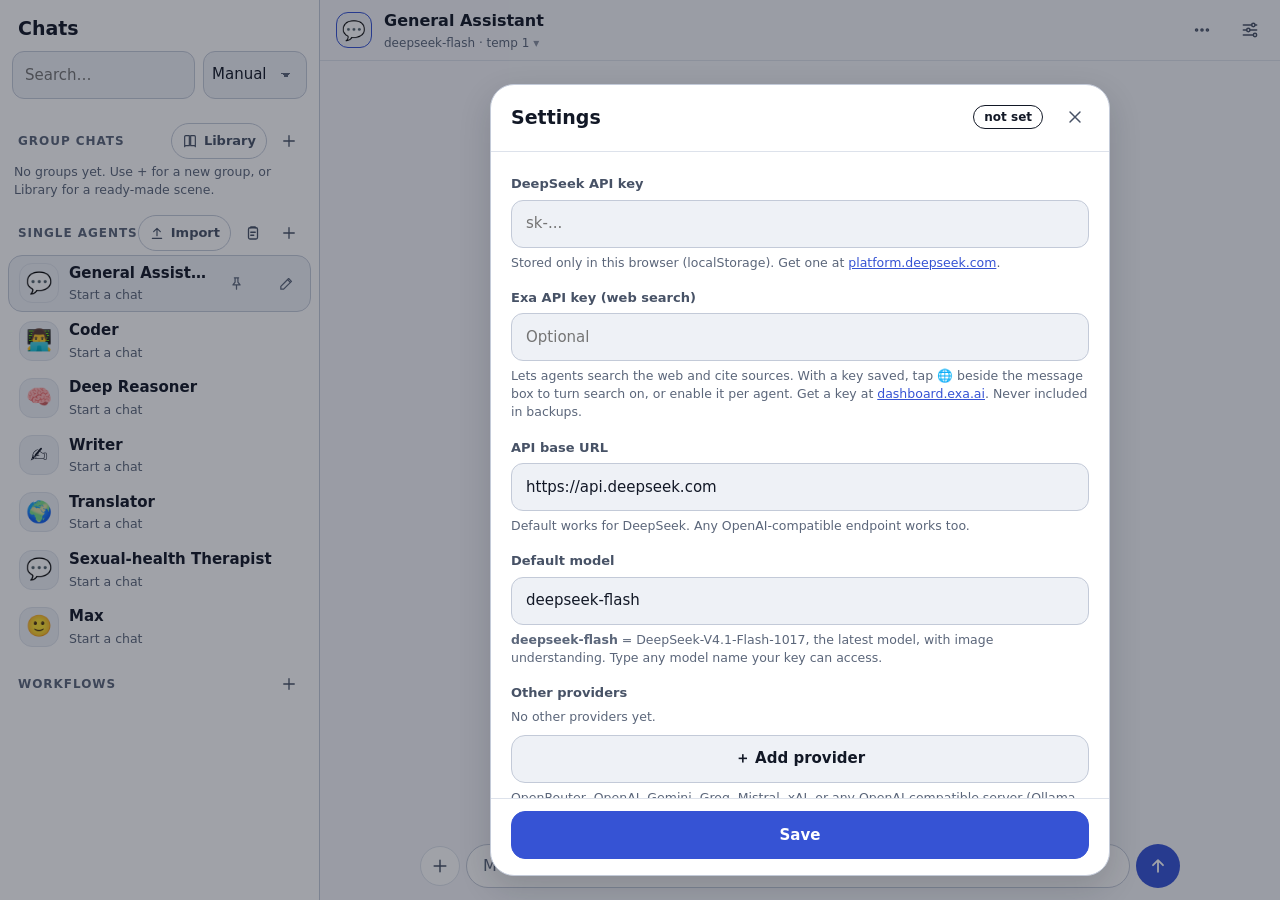
==== commit c82723aa: "Keep unsolicited tracker tags out of thought-enabled replies" ====
--- a/index.html
+++ b/index.html
@@ -13,7 +13,7 @@
 <link rel="apple-touch-icon" href="icon-192.png" />
 <meta name="color-scheme" content="dark light" />
 <title>DeepSeek Agents</title>
-<link rel="stylesheet" href="styles.css?v=20261110a" />
+<link rel="stylesheet" href="styles.css?v=20261110b" />
 </head>
 <body>
   <header>
@@ -761,7 +761,7 @@
     </div>
   </section>
 
-<script src="core.js?v=20261110a"></script>
-<script src="app.js?v=20261110a"></script>
+<script src="core.js?v=20261110b"></script>
+<script src="app.js?v=20261110b"></script>
 </body>
 </html>
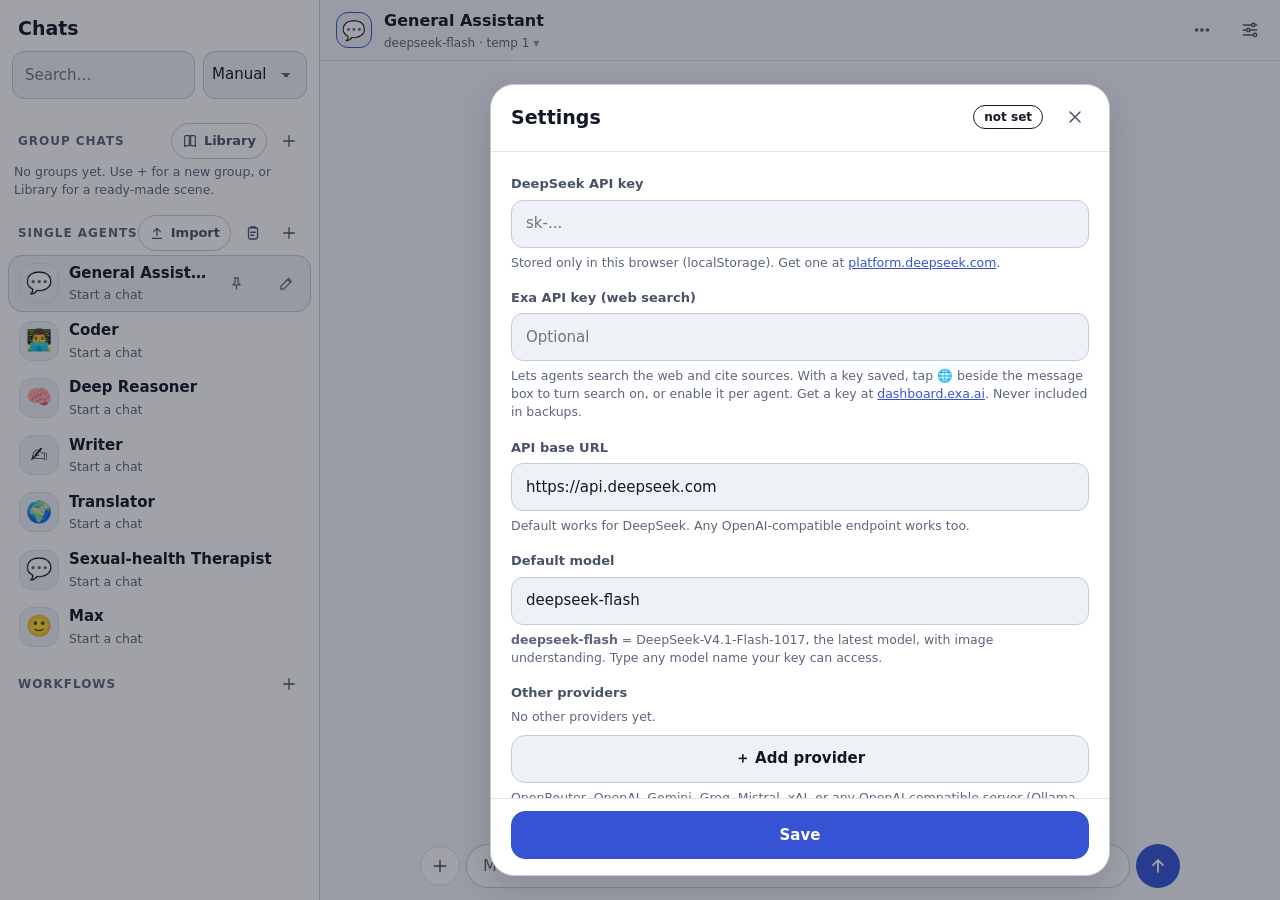
==== commit f377a299: "Review and reconcile learned memory every 24 messages" ====
--- a/index.html
+++ b/index.html
@@ -13,7 +13,7 @@
 <link rel="apple-touch-icon" href="icon-192.png" />
 <meta name="color-scheme" content="dark light" />
 <title>DeepSeek Agents</title>
-<link rel="stylesheet" href="styles.css?v=20261110b" />
+<link rel="stylesheet" href="styles.css?v=20261117a" />
 </head>
 <body>
   <header>
@@ -470,6 +470,7 @@
     <div class="body">
       <label class="toggle-row"><input type="checkbox" id="memAuto" /><span>Learn important facts automatically</span></label>
       <div class="hint">Every six completed replies, the AI checks for a lasting change and can save one note.</div>
+      <div class="hint" id="memAuditStatus">Existing learned memories are reviewed every 24 messages. Pinned facts are never rewritten.</div>
       <details class="learned-memory"><summary id="memLearnedCount">Learned automatically</summary><div id="memLearned" class="hint"></div></details>
       <label for="memText">Pinned facts</label>
       <div class="hint">These are sent with every reply. Add one fact per line.</div>
@@ -545,6 +546,7 @@
       </div>
       <div class="menu-sect">Save &amp; share</div>
       <div class="menu-grid">
+      <button class="menu-item" id="copyToGroupBtn" type="button" title="Copy this personal chat and its history into a new group"><svg class="i" viewBox="0 0 24 24" aria-hidden="true"><circle cx="9" cy="8" r="3.5"/><path d="M3 20a6 6 0 0 1 12 0M16 4.6a3.5 3.5 0 0 1 0 6.8M18 20a6 6 0 0 0-2.6-5"/></svg><span><b>Copy to group</b></span></button>
       <button class="menu-item" id="dlTxt" type="button" title="A .txt file you can open anywhere"><svg class="i" viewBox="0 0 24 24" aria-hidden="true"><path d="M12 4v11M7 10l5 5 5-5M5 20h14"/></svg><span><b>Text (.txt)</b></span></button>
       <button class="menu-item" id="shareTxt" type="button" hidden><svg class="i" viewBox="0 0 24 24" aria-hidden="true"><circle cx="18" cy="5.5" r="2.5"/><circle cx="6" cy="12" r="2.5"/><circle cx="18" cy="18.5" r="2.5"/><path d="M8.2 10.8l7.6-4M8.2 13.2l7.6 4"/></svg><span><b>Share</b></span></button>
       <button class="menu-item" id="dlMd" type="button" title="Keeps formatting, for notes apps"><svg class="i" viewBox="0 0 24 24" aria-hidden="true"><path d="M7 3h7l5 5v13H7z"/><path d="M14 3v5h5M10 13h6M10 17h6"/></svg><span><b>Markdown</b></span></button>
@@ -761,7 +763,7 @@
     </div>
   </section>
 
-<script src="core.js?v=20261110b"></script>
-<script src="app.js?v=20261110b"></script>
+<script src="core.js?v=20261117a"></script>
+<script src="app.js?v=20261117a"></script>
 </body>
 </html>
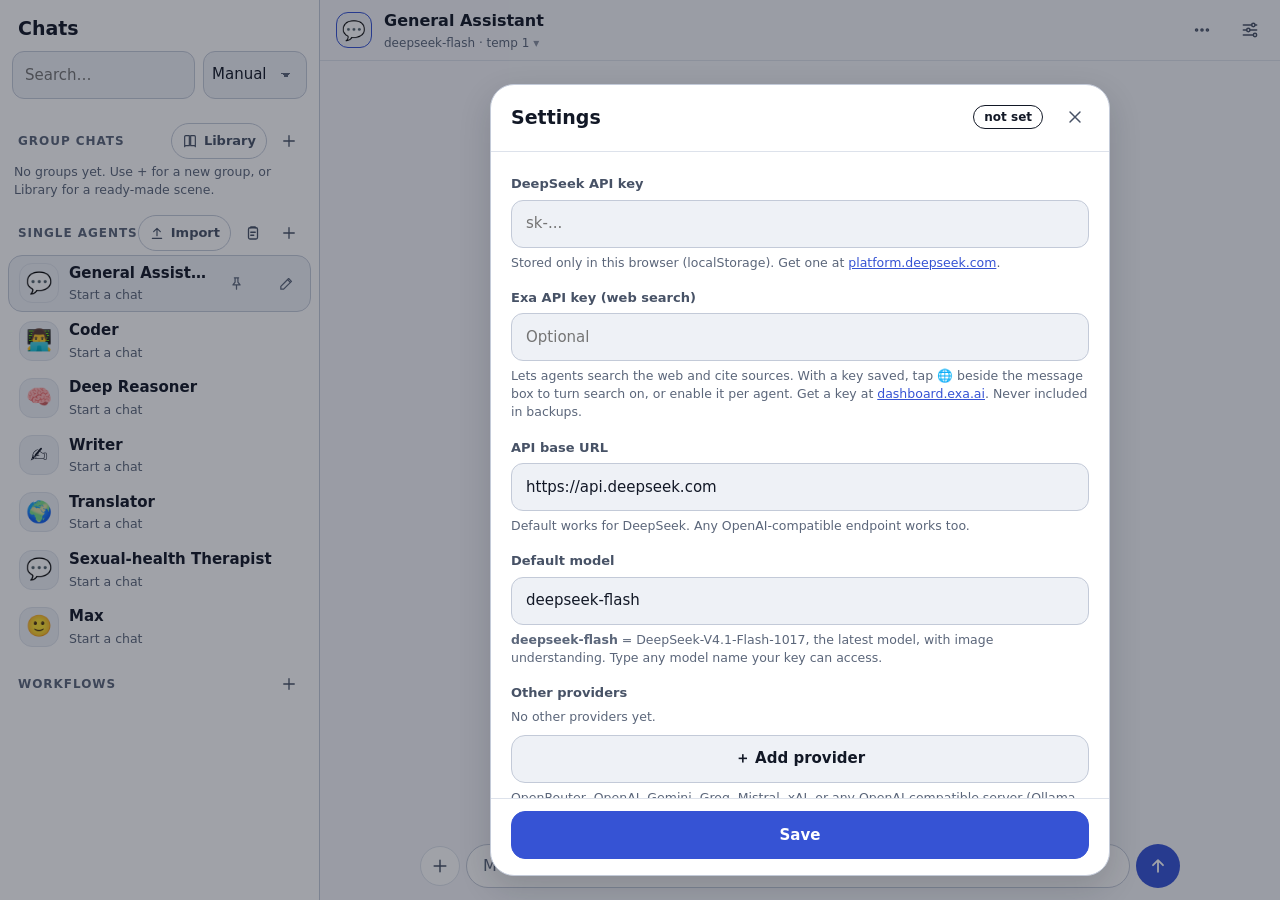
==== commit 51f877b1: "Keep scene reply length flexible beyond the usual word target" ====
--- a/index.html
+++ b/index.html
@@ -13,7 +13,7 @@
 <link rel="apple-touch-icon" href="icon-192.png" />
 <meta name="color-scheme" content="dark light" />
 <title>DeepSeek Agents</title>
-<link rel="stylesheet" href="styles.css?v=20261117a" />
+<link rel="stylesheet" href="styles.css?v=20261117b" />
 </head>
 <body>
   <header>
@@ -763,7 +763,7 @@
     </div>
   </section>
 
-<script src="core.js?v=20261117a"></script>
-<script src="app.js?v=20261117a"></script>
+<script src="core.js?v=20261117b"></script>
+<script src="app.js?v=20261117b"></script>
 </body>
 </html>
